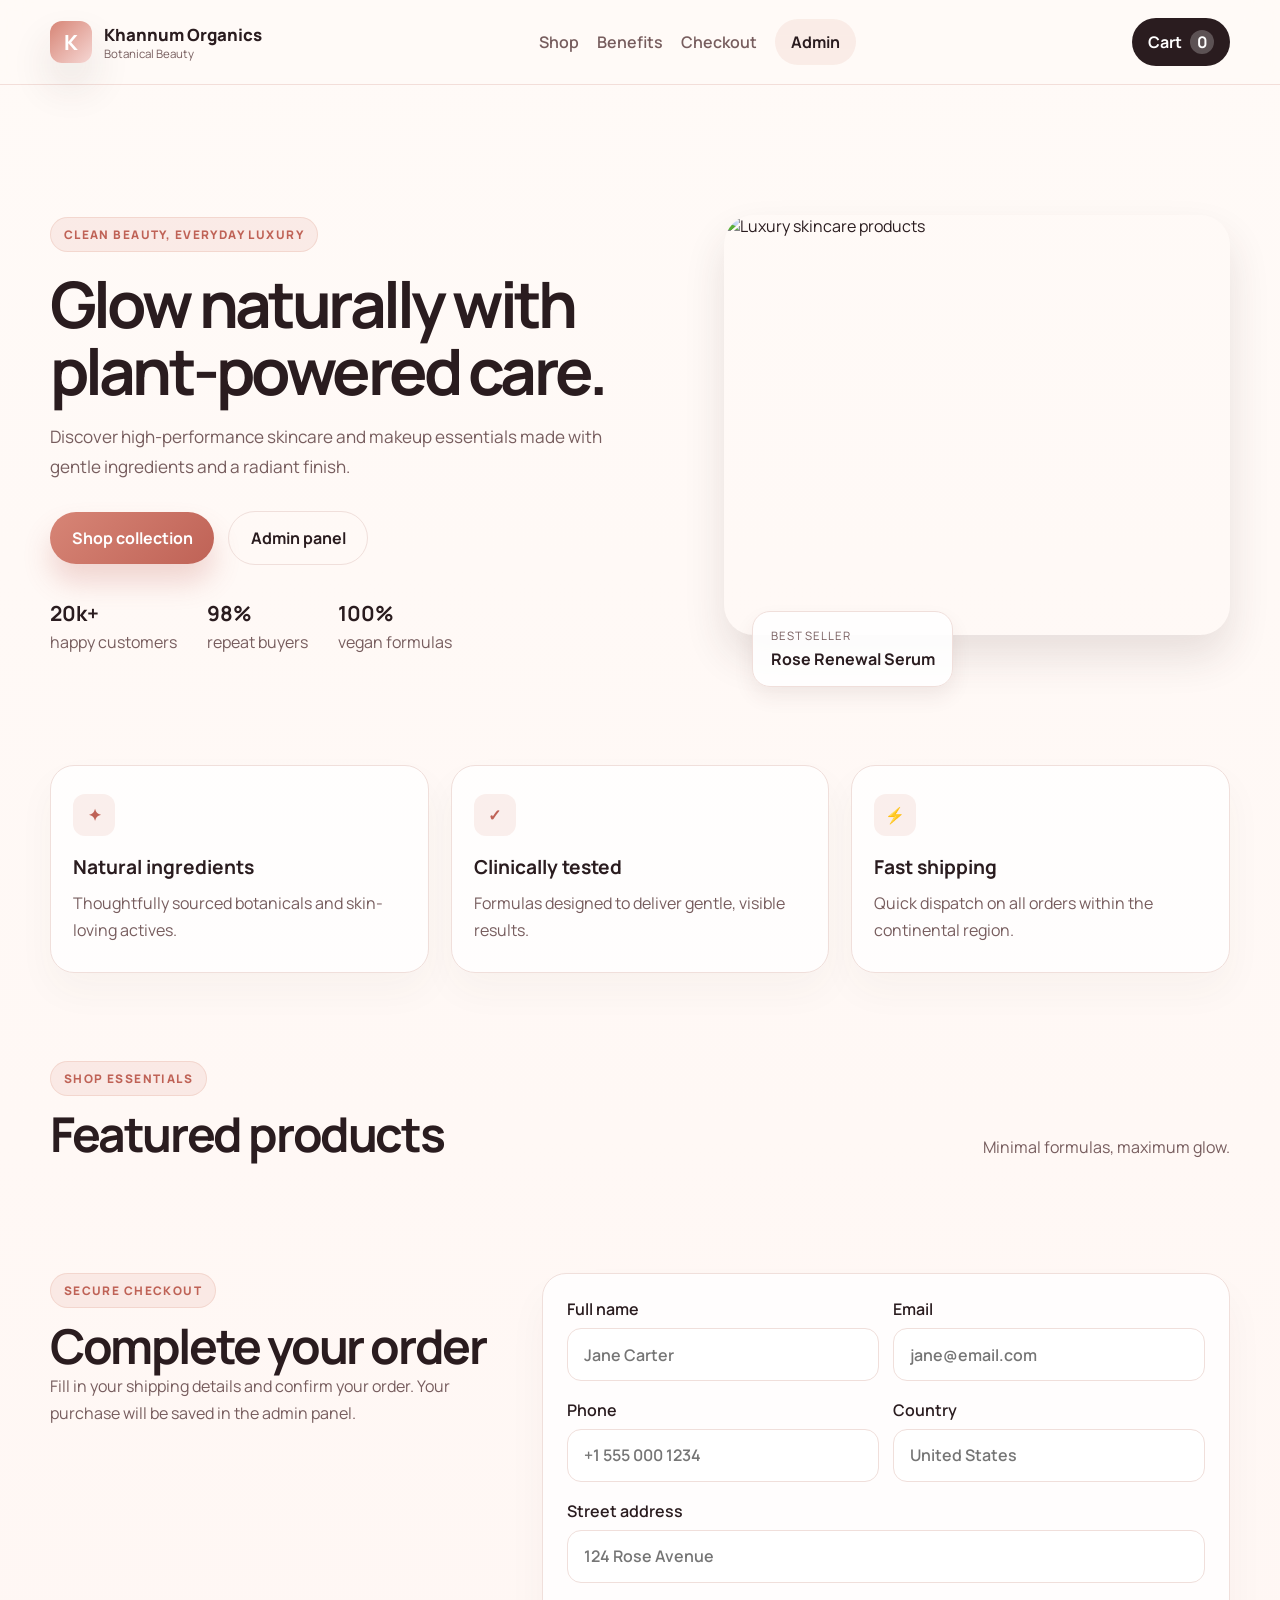
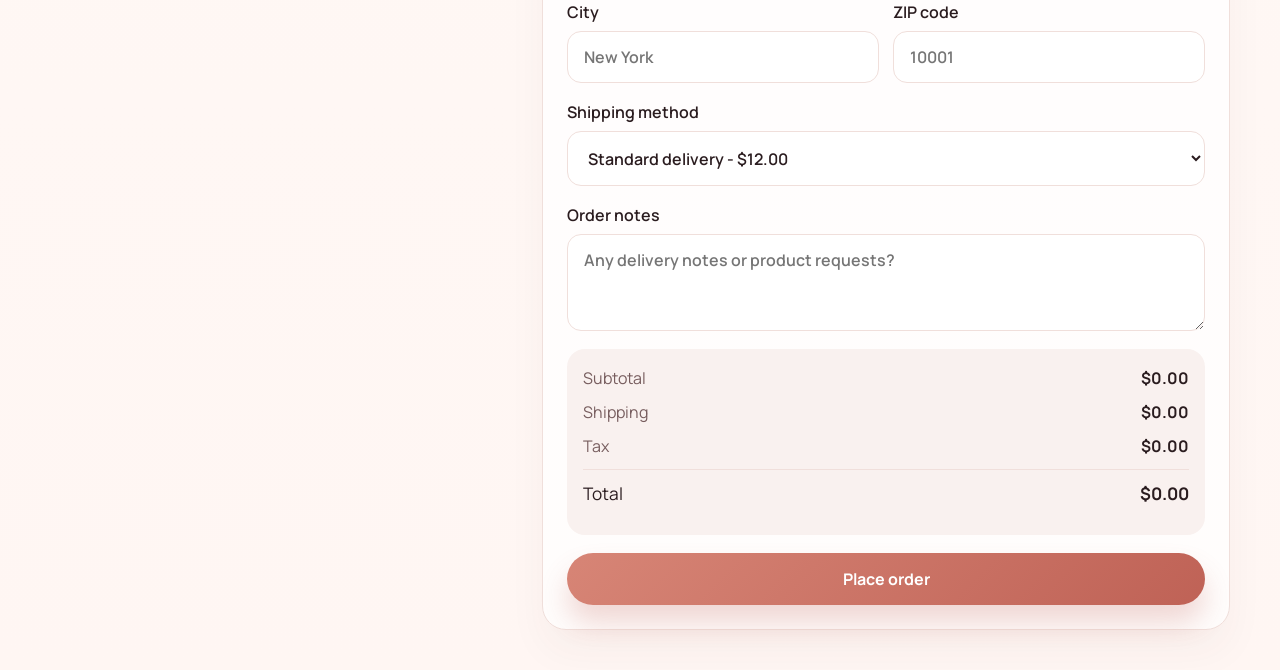
==== index.html @ 66689490 "Add cosmetic e-commerce storefront with cart, checkout, and admin demo." ====
<!DOCTYPE html>
<html lang="en">
  <head>
    <meta charset="UTF-8" />
    <meta name="viewport" content="width=device-width, initial-scale=1.0" />
    <title>Khannum Organics</title>
    <meta
      name="description"
      content="Modern cosmetics store landing page with shopping cart, checkout, and admin dashboard."
    />
    <link rel="preconnect" href="https://fonts.googleapis.com" />
    <link rel="preconnect" href="https://fonts.gstatic.com" crossorigin />
    <link
      href="https://fonts.googleapis.com/css2?family=Manrope:wght@400;500;600;700;800&display=swap"
      rel="stylesheet"
    />
    <link rel="stylesheet" href="styles.css" />
  </head>
  <body>
    <header class="topbar">
      <div class="container nav">
        <div class="brand-wrap">
          <div class="brand-mark">K</div>
          <div>
            <div class="brand-name">Khannum Organics</div>
            <div class="brand-tag">Botanical Beauty</div>
          </div>
        </div>

        <nav class="main-nav" aria-label="Main navigation">
          <a href="#products-section">Shop</a>
          <a href="#benefits">Benefits</a>
          <a href="#checkout-section">Checkout</a>
          <button class="nav-button" id="admin-trigger">Admin</button>
        </nav>

        <button class="cart-button" id="cart-toggle" aria-label="View cart">
          Cart <span id="cart-count">0</span>
        </button>
      </div>
    </header>

    <main>
      <section class="hero container">
        <div class="hero-copy">
          <span class="eyebrow">Clean beauty, everyday luxury</span>
          <h1>Glow naturally with plant-powered care.</h1>
          <p>
            Discover high-performance skincare and makeup essentials made with
            gentle ingredients and a radiant finish.
          </p>
          <div class="hero-actions">
            <a class="primary-btn" href="#products-section">Shop collection</a>
            <button class="secondary-btn" id="open-admin-quick">Admin panel</button>
          </div>
          <ul class="hero-stats">
            <li><strong>20k+</strong><span>happy customers</span></li>
            <li><strong>98%</strong><span>repeat buyers</span></li>
            <li><strong>100%</strong><span>vegan formulas</span></li>
          </ul>
        </div>

        <div class="hero-visual" aria-label="Cosmetic product showcase">
          <div class="visual-card main-card">
            <img
              src="https://images.unsplash.com/photo-1522335789203-aabd1fc54bc9?auto=format&fit=crop&w=900&q=80"
              alt="Luxury skincare products"
            />
          </div>
          <div class="mini-badge">
            <span>Best Seller</span>
            <strong>Rose Renewal Serum</strong>
          </div>
        </div>
      </section>

      <section id="benefits" class="benefits container">
        <div class="benefit-item">
          <span class="benefit-icon">✦</span>
          <h3>Natural ingredients</h3>
          <p>Thoughtfully sourced botanicals and skin-loving actives.</p>
        </div>
        <div class="benefit-item">
          <span class="benefit-icon">✓</span>
          <h3>Clinically tested</h3>
          <p>Formulas designed to deliver gentle, visible results.</p>
        </div>
        <div class="benefit-item">
          <span class="benefit-icon">⚡</span>
          <h3>Fast shipping</h3>
          <p>Quick dispatch on all orders within the continental region.</p>
        </div>
      </section>

      <section id="products-section" class="products container">
        <div class="section-header">
          <div>
            <span class="eyebrow">Shop essentials</span>
            <h2>Featured products</h2>
          </div>
          <p>Minimal formulas, maximum glow.</p>
        </div>

        <div id="product-grid" class="product-grid" aria-live="polite"></div>
      </section>
    </main>

    <aside id="cart-panel" class="cart-panel hidden" aria-label="Shopping cart">
      <div class="cart-header">
        <h3>Your cart</h3>
        <button class="close-button" id="close-cart" aria-label="Close cart">×</button>
      </div>

      <div id="cart-items" class="cart-items"></div>

      <div class="cart-summary">
        <div class="summary-row">
          <span>Subtotal</span>
          <strong id="cart-subtotal">$0.00</strong>
        </div>
        <div class="summary-row">
          <span>Shipping</span>
          <strong id="cart-shipping">$0.00</strong>
        </div>
        <div class="summary-row tax-row">
          <span>Tax</span>
          <strong id="cart-tax">$0.00</strong>
        </div>
        <div class="summary-row total-row">
          <span>Total</span>
          <strong id="cart-total">$0.00</strong>
        </div>
      </div>

      <a class="checkout-link" href="#checkout-section" id="checkout-link">Proceed to checkout</a>
    </aside>

    <section id="checkout-section" class="checkout-section container">
      <div class="checkout-copy">
        <span class="eyebrow">Secure checkout</span>
        <h2>Complete your order</h2>
        <p>
          Fill in your shipping details and confirm your order. Your purchase will be saved in the admin panel.
        </p>
      </div>

      <form id="checkout-form" class="checkout-form">
        <div class="double-grid">
          <label>
            Full name
            <input type="text" name="fullName" placeholder="Jane Carter" required />
          </label>
          <label>
            Email
            <input type="email" name="email" placeholder="jane@email.com" required />
          </label>
        </div>

        <div class="double-grid">
          <label>
            Phone
            <input type="tel" name="phone" placeholder="+1 555 000 1234" required />
          </label>
          <label>
            Country
            <input type="text" name="country" placeholder="United States" required />
          </label>
        </div>

        <label>
          Street address
          <input type="text" name="address" placeholder="124 Rose Avenue" required />
        </label>

        <div class="double-grid">
          <label>
            City
            <input type="text" name="city" placeholder="New York" required />
          </label>
          <label>
            ZIP code
            <input type="text" name="zip" placeholder="10001" required />
          </label>
        </div>

        <label>
          Shipping method
          <select name="shippingMethod" id="shipping-method">
            <option value="standard">Standard delivery - $12.00</option>
            <option value="express">Express delivery - $22.00</option>
          </select>
        </label>

        <label>
          Order notes
          <textarea name="notes" rows="3" placeholder="Any delivery notes or product requests?"></textarea>
        </label>

        <div class="order-summary-box">
          <div class="summary-row">
            <span>Subtotal</span>
            <strong id="checkout-subtotal">$0.00</strong>
          </div>
          <div class="summary-row">
            <span>Shipping</span>
            <strong id="checkout-shipping">$0.00</strong>
          </div>
          <div class="summary-row tax-row">
            <span>Tax</span>
            <strong id="checkout-tax">$0.00</strong>
          </div>
          <div class="summary-row total-row">
            <span>Total</span>
            <strong id="checkout-total">$0.00</strong>
          </div>
        </div>

        <button class="primary-btn submit-btn" type="submit">Place order</button>
      </form>
    </section>

    <div id="admin-modal" class="modal hidden" aria-modal="true" role="dialog">
      <div class="modal-card">
        <button class="close-button modal-close" aria-label="Close admin panel">×</button>

        <div id="admin-login-view" class="admin-view">
          <div class="panel-header">
            <span class="eyebrow">Secure access</span>
            <h3>Admin login</h3>
          </div>

          <form id="admin-login-form" class="admin-form">
            <label>
              Username
              <input type="text" name="username" placeholder="admin" required />
            </label>
            <label>
              Password
              <input type="password" name="password" placeholder="••••••••" required />
            </label>
            <button class="primary-btn" type="submit">Login</button>
            <p class="helper-text">Demo credentials: admin / admin123</p>
          </form>
        </div>

        <div id="admin-dashboard" class="admin-view hidden">
          <div class="panel-header dashboard-header">
            <div>
              <span class="eyebrow">Dashboard</span>
              <h3>Store administration</h3>
            </div>
            <button id="admin-logout" class="secondary-btn small-btn">Logout</button>
          </div>

          <div class="admin-tabs" role="tablist" aria-label="Admin views">
            <button class="tab-button active" data-tab="products" type="button">Products</button>
            <button class="tab-button" data-tab="orders" type="button">Orders</button>
          </div>

          <div id="admin-products-panel" class="admin-section">
            <form id="admin-product-form" class="admin-form compact-form">
              <input type="hidden" name="productId" />
              <div class="double-grid">
                <label>
                  Product name
                  <input type="text" name="productName" placeholder="Rose Glow Serum" required />
                </label>
                <label>
                  Category
                  <input type="text" name="productCategory" placeholder="Skincare" required />
                </label>
              </div>

              <div class="double-grid">
                <label>
                  Price ($)
                  <input type="number" name="productPrice" min="1" step="0.01" placeholder="48.00" required />
                </label>
                <label>
                  Stock count
                  <input type="number" name="productStock" min="0" step="1" placeholder="25" required />
                </label>
              </div>

              <label>
                Image URL
                <input type="url" name="productImage" placeholder="https://example.com/product.jpg" required />
              </label>

              <label>
                Description
                <textarea name="productDescription" rows="3" placeholder="Short product description" required></textarea>
              </label>

              <div class="form-actions">
                <button class="primary-btn" type="submit" id="product-submit-button">Add product</button>
                <button class="secondary-btn small-btn" type="button" id="cancel-product-edit">Cancel</button>
              </div>
            </form>

            <div class="admin-list-wrap">
              <h4>Catalog</h4>
              <div id="admin-product-list" class="admin-list"></div>
            </div>
          </div>

          <div id="admin-orders-panel" class="admin-section hidden">
            <div class="admin-list-wrap">
              <h4>Customer orders</h4>
              <div id="admin-order-list" class="admin-list"></div>
            </div>
          </div>
        </div>
      </div>
    </div>

    <script src="app.js"></script>
  </body>
</html>
---- styles.css ----
* {
  box-sizing: border-box;
}

:root {
  --bg: #fffaf7;
  --panel: #ffffff;
  --panel-soft: #f9f1ef;
  --primary: #d78576;
  --primary-dark: #bf6256;
  --dark: #2a1c1f;
  --muted: #775d5e;
  --line: #f0dfdb;
  --success: #2d8a5f;
  --shadow: 0 22px 42px rgba(66, 40, 38, 0.12);
}

html {
  scroll-behavior: smooth;
}

body {
  margin: 0;
  font-family: "Manrope", sans-serif;
  background: linear-gradient(180deg, #fffaf7 0%, #fff6f3 100%);
  color: var(--dark);
}

a {
  color: inherit;
  text-decoration: none;
}

button,
input,
select,
textarea {
  font: inherit;
}

img {
  max-width: 100%;
  display: block;
}

.container {
  width: min(1180px, calc(100% - 32px));
  margin: 0 auto;
}

.topbar {
  position: sticky;
  top: 0;
  z-index: 20;
  backdrop-filter: blur(16px);
  background: rgba(255, 250, 247, 0.8);
  border-bottom: 1px solid rgba(220, 169, 161, 0.35);
}

.nav {
  display: flex;
  align-items: center;
  justify-content: space-between;
  min-height: 84px;
  gap: 20px;
}

.brand-wrap {
  display: flex;
  align-items: center;
  gap: 12px;
}

.brand-mark {
  width: 42px;
  height: 42px;
  border-radius: 12px;
  background: linear-gradient(135deg, #d78576, #f6d7d4);
  display: grid;
  place-items: center;
  color: #fff;
  font-weight: 800;
  font-size: 1.3rem;
  box-shadow: var(--shadow);
}

.brand-name {
  font-weight: 800;
  font-size: 1.05rem;
}

.brand-tag {
  font-size: 0.72rem;
  color: var(--muted);
}

.main-nav {
  display: flex;
  align-items: center;
  gap: 18px;
  color: var(--muted);
  font-weight: 600;
}

.main-nav a,
.nav-button,
.cart-button,
.secondary-btn,
.primary-btn,
.tab-button,
.close-button {
  transition: 0.2s ease;
}

.nav-button,
.cart-button,
.primary-btn,
.secondary-btn,
.tab-button,
.checkout-link {
  border: none;
  cursor: pointer;
  border-radius: 999px;
}

.nav-button,
.cart-button {
  background: rgba(215, 133, 118, 0.12);
  color: var(--dark);
  padding: 0.75rem 1rem;
  font-weight: 700;
}

.cart-button {
  display: flex;
  align-items: center;
  gap: 8px;
  background: var(--dark);
  color: white;
}

#cart-count {
  min-width: 24px;
  height: 24px;
  border-radius: 999px;
  display: inline-flex;
  align-items: center;
  justify-content: center;
  background: rgba(255, 255, 255, 0.24);
}

.hero {
  display: grid;
  grid-template-columns: 1.1fr 0.9fr;
  gap: 56px;
  align-items: center;
  padding: 80px 0 40px;
}

.eyebrow {
  display: inline-block;
  background: rgba(215, 133, 118, 0.12);
  border: 1px solid rgba(215, 133, 118, 0.2);
  color: var(--primary-dark);
  font-size: 0.74rem;
  letter-spacing: 0.12em;
  text-transform: uppercase;
  font-weight: 800;
  padding: 0.5rem 0.8rem;
  border-radius: 999px;
}

.hero-copy h1 {
  font-size: clamp(2.8rem, 5vw, 4.8rem);
  line-height: 1.05;
  letter-spacing: -0.06em;
  margin: 18px 0 18px;
}

.hero-copy p {
  font-size: 1.07rem;
  line-height: 1.7;
  color: var(--muted);
  max-width: 580px;
}

.hero-actions {
  display: flex;
  align-items: center;
  gap: 14px;
  margin-top: 30px;
}

.primary-btn,
.secondary-btn,
.checkout-link {
  display: inline-flex;
  align-items: center;
  justify-content: center;
  font-weight: 700;
  padding: 0.95rem 1.35rem;
  min-height: 52px;
}

.primary-btn {
  background: linear-gradient(135deg, var(--primary), var(--primary-dark));
  color: white;
  box-shadow: 0 18px 28px rgba(191, 98, 86, 0.24);
}

.primary-btn:hover,
.cart-button:hover,
.nav-button:hover,
.secondary-btn:hover,
.tab-button:hover,
.checkout-link:hover {
  transform: translateY(-1px);
}

.secondary-btn {
  background: transparent;
  border: 1px solid var(--line);
  color: var(--dark);
}

.small-btn {
  min-height: unset;
  padding: 0.58rem 0.9rem;
  font-size: 0.9rem;
}

.hero-stats {
  list-style: none;
  padding: 0;
  margin: 34px 0 0;
  display: flex;
  flex-wrap: wrap;
  gap: 30px;
}

.hero-stats li {
  display: flex;
  flex-direction: column;
  gap: 4px;
  color: var(--muted);
}

.hero-stats strong {
  color: var(--dark);
  font-size: 1.3rem;
}

.hero-visual {
  position: relative;
  min-height: 540px;
}

.visual-card {
  position: absolute;
  overflow: hidden;
  border-radius: 30px;
  box-shadow: var(--shadow);
}

.main-card {
  right: 0;
  top: 50px;
  width: min(100%, 510px);
  height: 420px;
}

.main-card img {
  width: 100%;
  height: 100%;
  object-fit: cover;
}

.mini-badge {
  position: absolute;
  left: 28px;
  bottom: 18px;
  background: rgba(255, 255, 255, 0.9);
  border: 1px solid var(--line);
  border-radius: 18px;
  padding: 1rem 1.1rem;
  box-shadow: 0 10px 20px rgba(83, 56, 53, 0.08);
}

.mini-badge span {
  display: block;
  color: var(--muted);
  font-size: 0.72rem;
  text-transform: uppercase;
  letter-spacing: 0.08em;
  margin-bottom: 0.3rem;
}

.benefits {
  display: grid;
  grid-template-columns: repeat(3, minmax(0, 1fr));
  gap: 22px;
  padding: 20px 0 40px;
}

.benefit-item {
  background: rgba(255, 255, 255, 0.8);
  border: 1px solid var(--line);
  border-radius: 24px;
  padding: 28px 22px;
  box-shadow: 0 18px 38px rgba(88, 64, 61, 0.04);
}

.benefit-icon {
  display: inline-flex;
  width: 42px;
  height: 42px;
  border-radius: 12px;
  background: rgba(215, 133, 118, 0.12);
  color: var(--primary-dark);
  align-items: center;
  justify-content: center;
  font-weight: 800;
}

.benefit-item h3 {
  margin: 18px 0 10px;
  font-size: 1.2rem;
}

.benefit-item p {
  margin: 0;
  line-height: 1.7;
  color: var(--muted);
}

.products,
.checkout-section {
  padding: 48px 0 40px;
}

.section-header {
  display: flex;
  justify-content: space-between;
  align-items: end;
  gap: 16px;
  margin-bottom: 24px;
}

.section-header h2,
.checkout-copy h2,
.panel-header h3 {
  margin: 12px 0 0;
  font-size: clamp(2rem, 4vw, 3rem);
  line-height: 1.1;
  letter-spacing: -0.05em;
}

.section-header p,
.checkout-copy p,
.helper-text {
  color: var(--muted);
  margin: 0;
  line-height: 1.7;
}

.product-grid {
  display: grid;
  grid-template-columns: repeat(4, minmax(0, 1fr));
  gap: 22px;
}

.product-card {
  background: rgba(255, 255, 255, 0.8);
  border: 1px solid var(--line);
  border-radius: 24px;
  overflow: hidden;
  box-shadow: 0 18px 38px rgba(88, 64, 61, 0.04);
}

.product-card img {
  width: 100%;
  height: 250px;
  object-fit: cover;
}

.product-body {
  padding: 18px 18px 20px;
}

.product-topline {
  display: flex;
  justify-content: space-between;
  align-items: start;
  gap: 10px;
}

.product-category {
  display: inline-flex;
  background: #fff2ed;
  color: var(--primary-dark);
  padding: 0.35rem 0.6rem;
  border-radius: 999px;
  font-size: 0.7rem;
  font-weight: 700;
  letter-spacing: 0.03em;
}

.product-name {
  margin: 12px 0 8px;
  font-size: 1.3rem;
}

.product-description {
  margin: 0 0 14px;
  font-size: 0.95rem;
  color: var(--muted);
  line-height: 1.6;
}

.product-meta {
  display: flex;
  justify-content: space-between;
  align-items: center;
  margin-top: 12px;
}

.product-price {
  font-size: 1.4rem;
  font-weight: 800;
}

.product-stock {
  color: var(--muted);
  font-size: 0.82rem;
}

.product-actions {
  display: flex;
  justify-content: space-between;
  align-items: center;
  margin-top: 18px;
  gap: 10px;
}

.product-actions button {
  flex: 1;
}

.cart-panel {
  position: fixed;
  top: 0;
  right: 0;
  width: min(390px, 100vw);
  height: 100vh;
  background: #fff;
  box-shadow: -18px 0 40px rgba(36, 24, 24, 0.15);
  padding: 24px 18px 18px;
  overflow-y: auto;
  z-index: 40;
}

.cart-panel.hidden,
.modal.hidden,
.admin-view.hidden,
.admin-section.hidden {
  display: none !important;
}

.cart-header {
  display: flex;
  align-items: center;
  justify-content: space-between;
  margin-bottom: 20px;
}

.cart-header h3 {
  margin: 0;
  font-size: 1.8rem;
}

.close-button {
  border: none;
  background: rgba(215, 133, 118, 0.12);
  color: var(--dark);
  width: 40px;
  height: 40px;
  border-radius: 50%;
  font-size: 1.7rem;
  cursor: pointer;
}

.cart-items {
  display: flex;
  flex-direction: column;
  gap: 14px;
}

.empty-cart {
  color: var(--muted);
  background: var(--panel-soft);
  border-radius: 20px;
  padding: 1.1rem;
  text-align: center;
  border: 1px dashed rgba(215, 133, 118, 0.4);
}

.cart-item {
  display: grid;
  grid-template-columns: 72px 1fr auto;
  gap: 12px;
  background: #fffaf9;
  border: 1px solid var(--line);
  border-radius: 18px;
  padding: 10px;
}

.cart-item img {
  width: 72px;
  height: 72px;
  object-fit: cover;
  border-radius: 14px;
}

.item-details h4 {
  margin: 0;
  font-size: 1rem;
}

.item-price {
  color: var(--muted);
  font-size: 0.85rem;
  margin-top: 4px;
}

.qty-wrap {
  display: flex;
  align-items: center;
  gap: 10px;
  margin-top: 10px;
}

.qty-btn {
  width: 28px;
  height: 28px;
  border-radius: 50%;
  border: 1px solid var(--line);
  background: white;
  cursor: pointer;
  font-weight: 700;
}

.qty-value {
  min-width: 22px;
  text-align: center;
  font-weight: 700;
}

.remove-item {
  background: transparent;
  border: none;
  color: var(--muted);
  cursor: pointer;
  font-weight: 700;
  padding: 0;
  justify-self: end;
  align-self: center;
}

.cart-summary {
  margin-top: 28px;
  border-top: 1px solid var(--line);
  padding-top: 16px;
}

.summary-row {
  display: flex;
  align-items: center;
  justify-content: space-between;
  gap: 12px;
  margin-bottom: 12px;
  color: var(--muted);
}

.summary-row strong {
  color: var(--dark);
}

.total-row {
  padding-top: 12px;
  border-top: 1px solid var(--line);
  color: var(--dark);
  font-size: 1.08rem;
}

.checkout-link {
  width: 100%;
  margin-top: 18px;
  background: var(--dark);
  color: white;
}

.checkout-section {
  display: grid;
  grid-template-columns: 0.8fr 1.2fr;
  gap: 34px;
  align-items: start;
}

.checkout-form,
.admin-form {
  display: flex;
  flex-direction: column;
  gap: 18px;
}

.checkout-form {
  background: rgba(255, 255, 255, 0.8);
  border: 1px solid var(--line);
  border-radius: 24px;
  padding: 24px;
  box-shadow: 0 22px 40px rgba(77, 47, 43, 0.04);
}

.double-grid {
  display: grid;
  grid-template-columns: repeat(2, minmax(0, 1fr));
  gap: 14px;
}

label {
  display: flex;
  flex-direction: column;
  gap: 8px;
  color: var(--dark);
  font-weight: 600;
}

input,
select,
textarea {
  width: 100%;
  border: 1px solid var(--line);
  border-radius: 14px;
  background: white;
  padding: 0.9rem 1rem;
  color: var(--dark);
}

input:focus,
select:focus,
textarea:focus {
  outline: 2px solid rgba(215, 133, 118, 0.2);
  border-color: rgba(215, 133, 118, 0.5);
}

.order-summary-box {
  background: var(--panel-soft);
  border-radius: 18px;
  padding: 18px 16px;
}

.submit-btn {
  width: 100%;
}

.modal {
  position: fixed;
  inset: 0;
  background: rgba(33, 17, 17, 0.5);
  display: grid;
  place-items: center;
  z-index: 100;
  padding: 18px;
}

.modal-card {
  position: relative;
  width: min(920px, 100%);
  background: #fff;
  border-radius: 28px;
  padding: 26px 24px 30px;
  box-shadow: var(--shadow);
}

.modal-close {
  position: absolute;
  top: 18px;
  right: 18px;
}

.panel-header {
  margin-bottom: 22px;
}

.admin-form {
  max-width: 720px;
}

.compact-form {
  margin-bottom: 20px;
}

.form-actions {
  display: flex;
  gap: 12px;
  align-items: center;
}

.admin-tabs {
  display: flex;
  gap: 10px;
  margin: 20px 0 22px;
}

.tab-button {
  background: rgba(215, 133, 118, 0.08);
  border: 1px solid var(--line);
  color: var(--dark);
  font-weight: 700;
  padding: 0.75rem 1rem;
}

.tab-button.active {
  background: var(--dark);
  border-color: var(--dark);
  color: white;
}

.admin-list-wrap {
  border-top: 1px solid var(--line);
  padding-top: 18px;
}

.admin-list-wrap h4 {
  margin: 0 0 14px;
  font-size: 1.2rem;
}

.admin-list {
  display: flex;
  flex-direction: column;
  gap: 12px;
}

.admin-card {
  background: #fff9f7;
  border: 1px solid var(--line);
  border-radius: 16px;
  padding: 16px;
  display: grid;
  grid-template-columns: 1fr auto;
  gap: 12px;
}

.admin-card img {
  width: 74px;
  height: 74px;
  object-fit: cover;
  border-radius: 12px;
}

.admin-card-main {
  display: flex;
  gap: 12px;
  align-items: start;
}

.admin-card-info h5 {
  margin: 0 0 8px;
  font-size: 1.05rem;
}

.admin-card-actions {
  display: flex;
  flex-direction: column;
  align-items: end;
  gap: 8px;
}

.admin-card-actions button {
  border: none;
  background: transparent;
  cursor: pointer;
  font-weight: 700;
  color: var(--muted);
}

.admin-card-actions .delete-btn {
  color: #b24f4f;
}

.order-card {
  background: #fff9f7;
  border: 1px solid var(--line);
  border-radius: 16px;
  padding: 16px;
  display: flex;
  flex-direction: column;
  gap: 10px;
}

.order-card-header {
  display: flex;
  justify-content: space-between;
  align-items: center;
  gap: 12px;
}

.order-badge {
  display: inline-flex;
  align-items: center;
  padding: 0.38rem 0.7rem;
  border-radius: 999px;
  background: rgba(45, 138, 95, 0.1);
  color: var(--success);
  font-weight: 700;
  font-size: 0.72rem;
  text-transform: uppercase;
  letter-spacing: 0.06em;
}

.order-items {
  margin: 0;
  padding-left: 18px;
  color: var(--muted);
  line-height: 1.7;
}

.order-text {
  margin: 0;
  color: var(--muted);
  line-height: 1.6;
}

.order-select {
  margin-top: 8px;
}

@media (max-width: 980px) {
  .hero,
  .checkout-section,
  .product-grid,
  .benefits {
    grid-template-columns: 1fr 1fr;
  }

  .hero {
    grid-template-columns: 1fr;
  }

  .product-grid {
    grid-template-columns: repeat(2, minmax(0, 1fr));
  }
}

@media (max-width: 760px) {
  .nav {
    flex-wrap: wrap;
    justify-content: center;
    padding: 12px 0;
  }

  .main-nav {
    order: 3;
    width: 100%;
    justify-content: center;
    flex-wrap: wrap;
  }

  .benefits,
  .product-grid,
  .double-grid,
  .checkout-section,
  .admin-card {
    grid-template-columns: 1fr;
  }

  .section-header {
    flex-direction: column;
    align-items: start;
  }

  .main-card {
    position: static;
    width: 100%;
    height: 330px;
  }

  .hero-visual {
    min-height: unset;
  }

  .mini-badge {
    position: static;
    margin-top: 12px;
    display: inline-block;
  }

  .cart-item {
    grid-template-columns: 60px 1fr;
  }

  .remove-item {
    grid-column: 2;
    justify-self: start;
  }
}
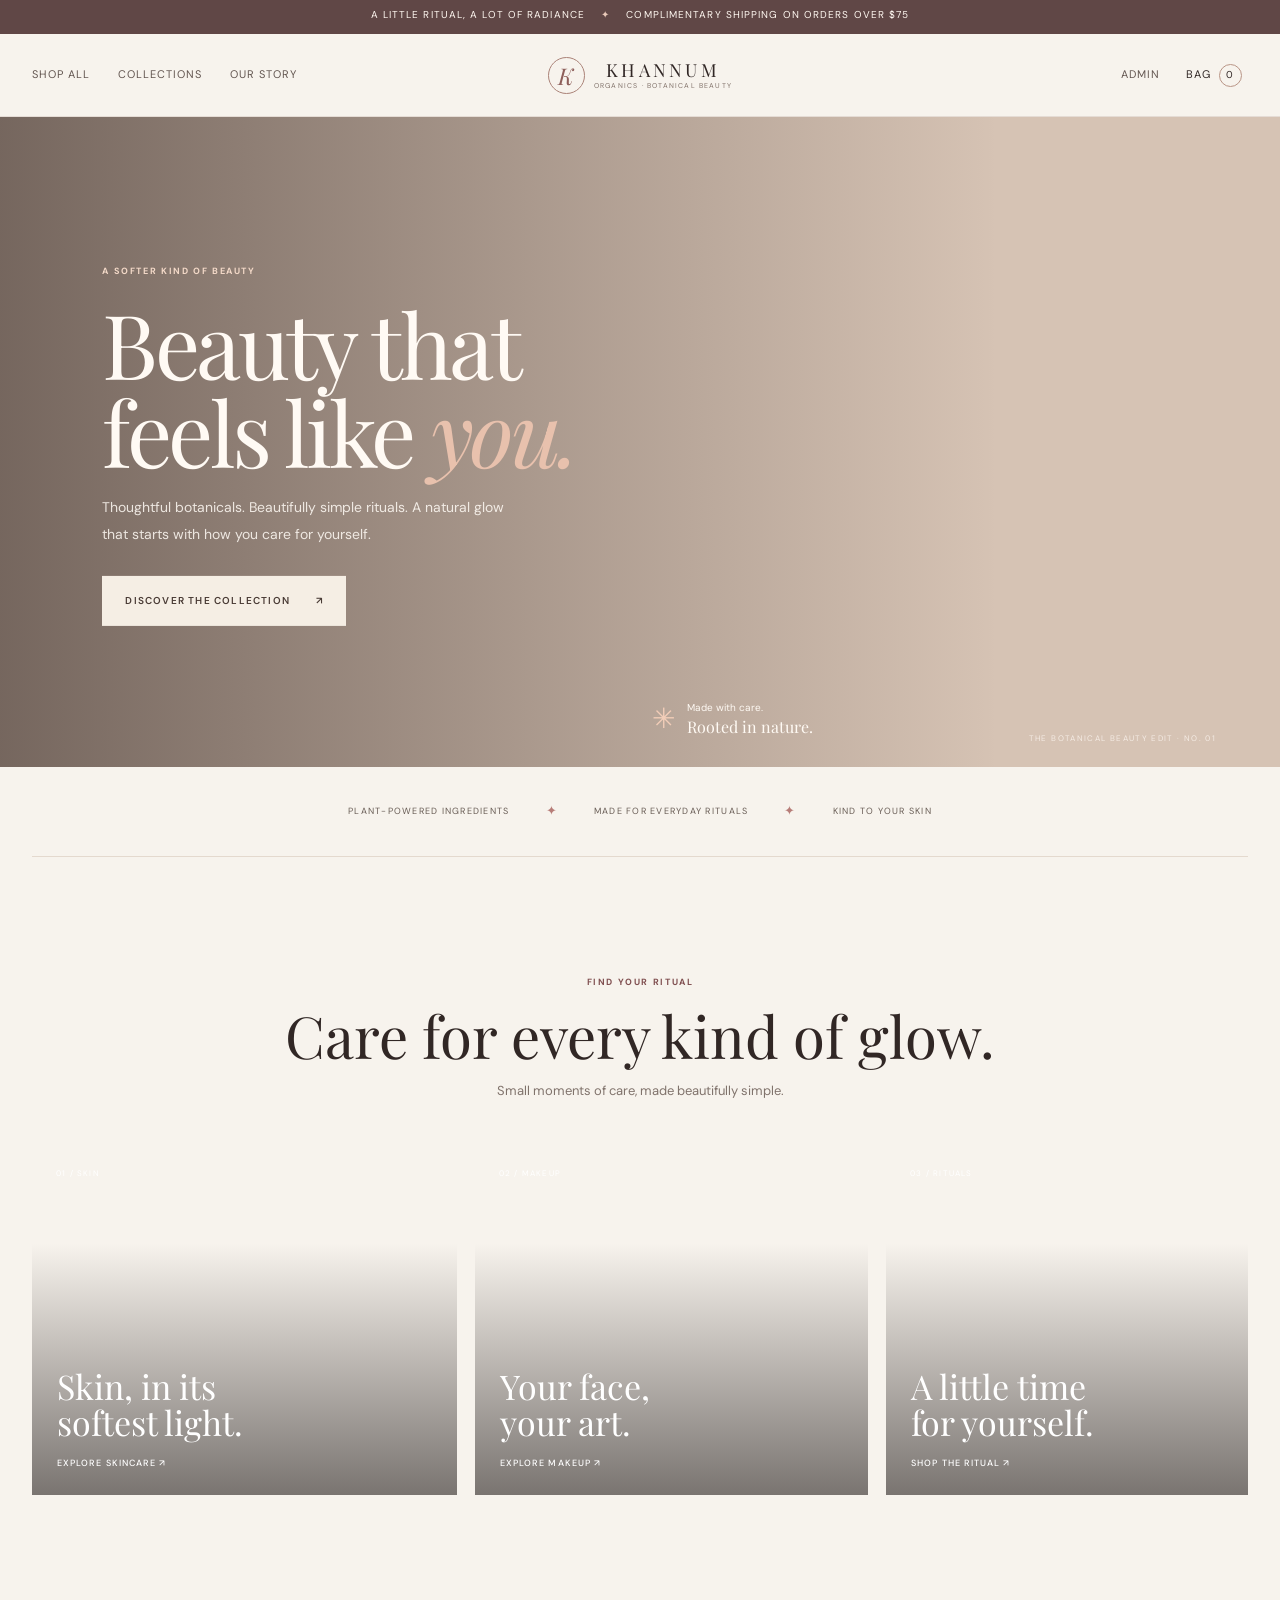
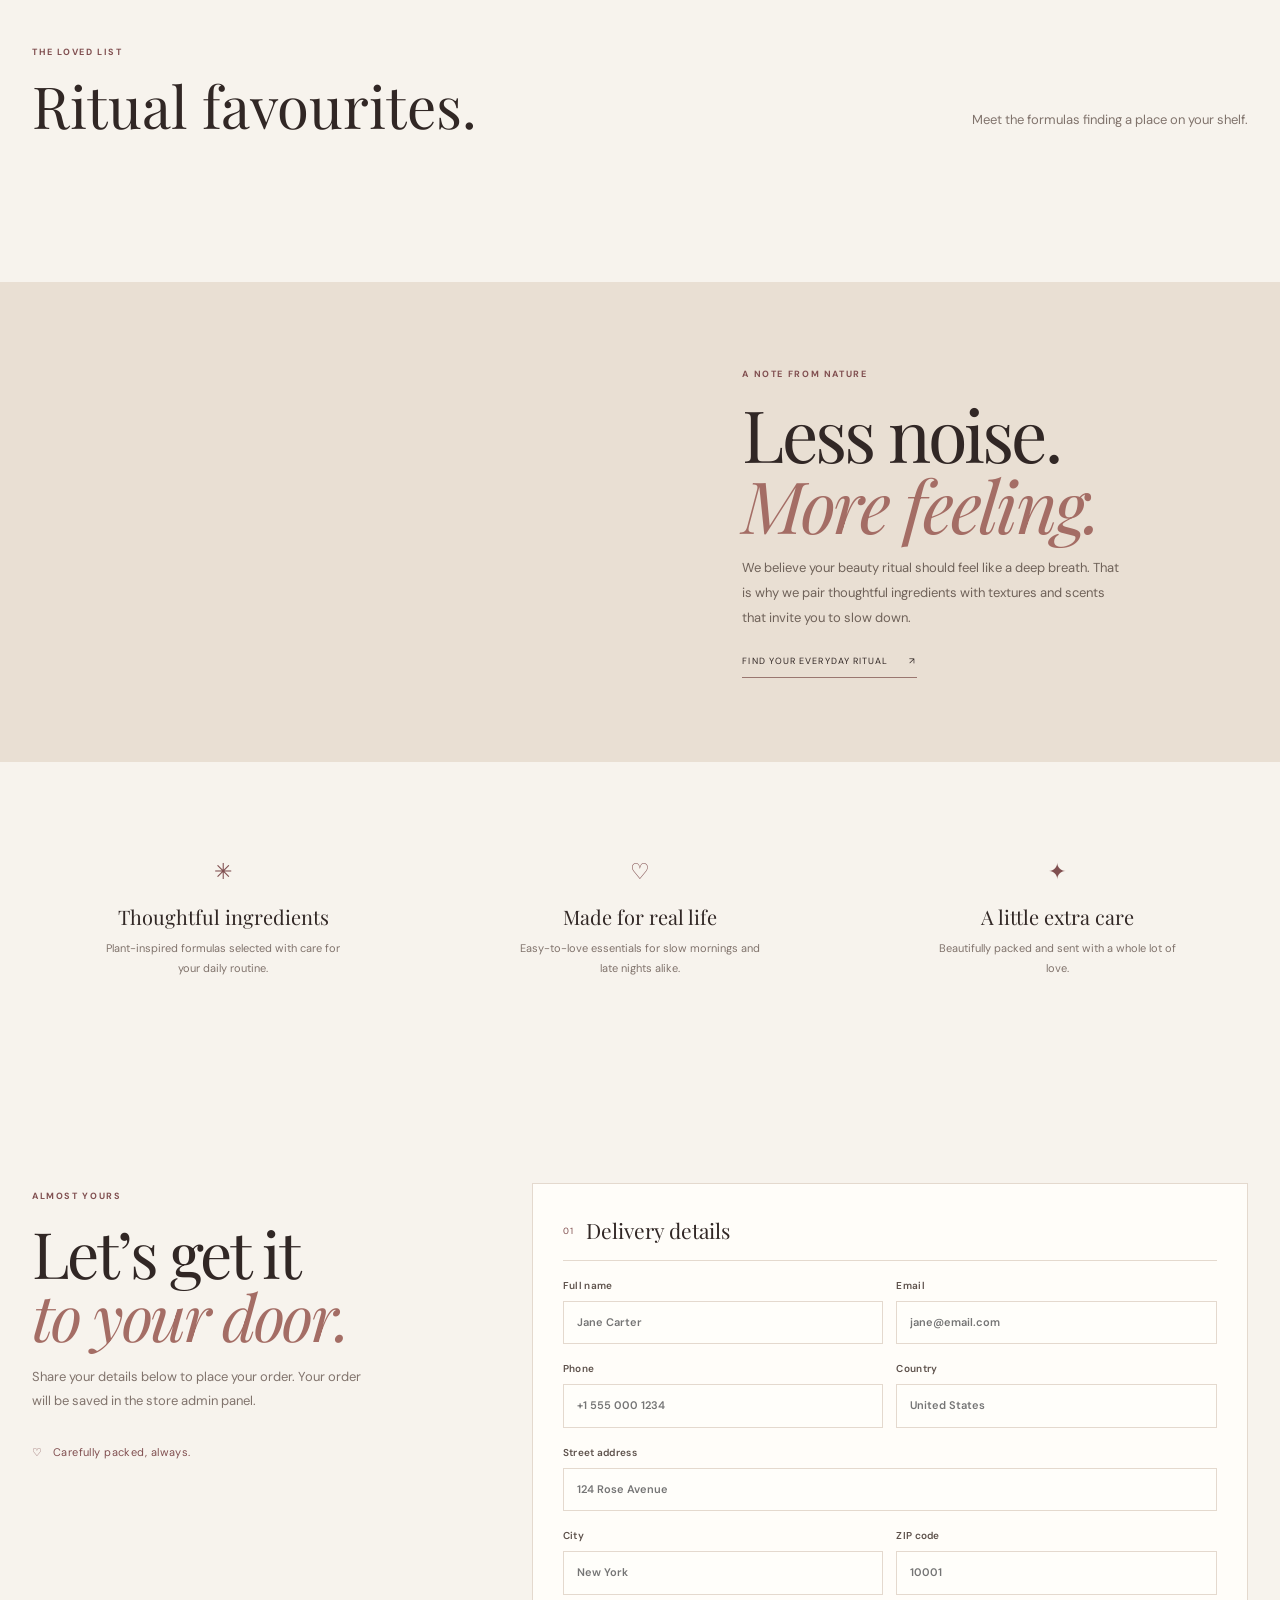
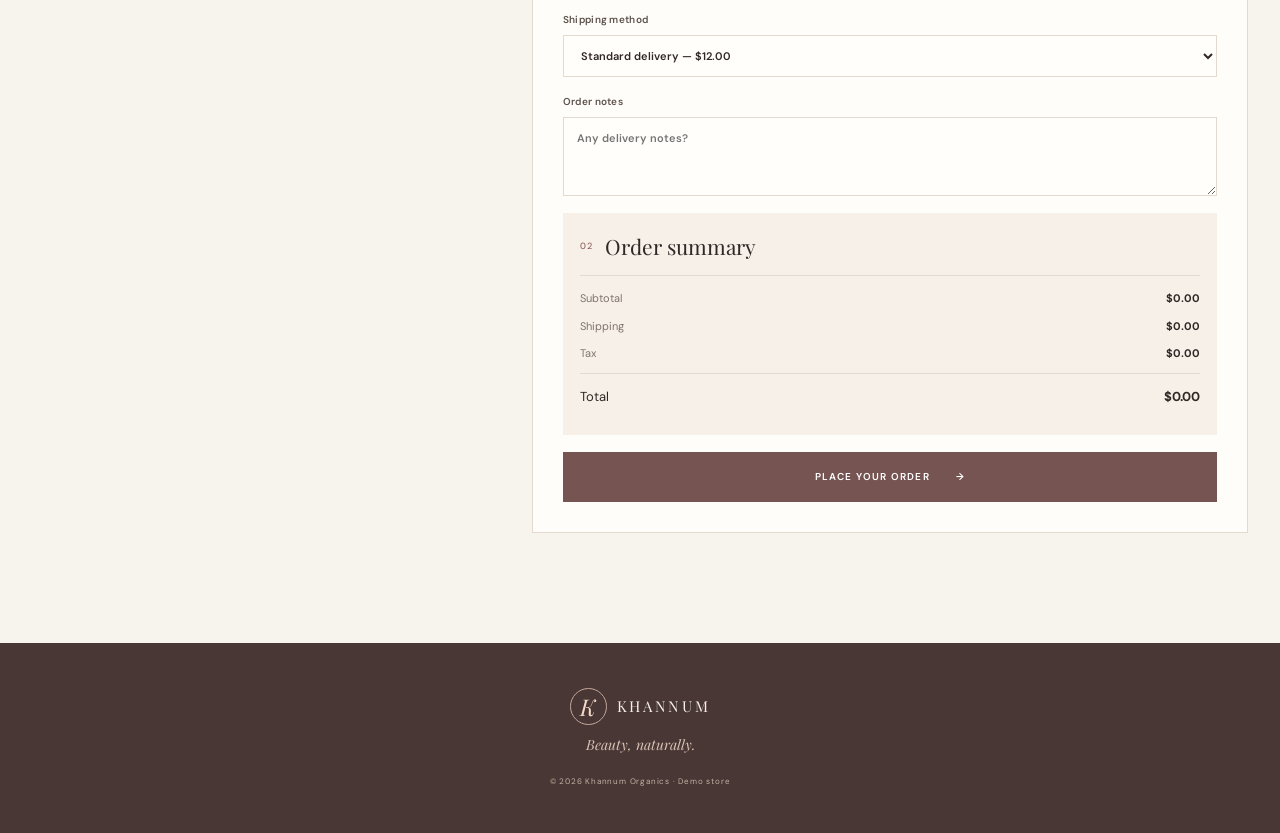
==== commit 51fe60b6: "Refresh Khannum storefront with a premium editorial beauty design" ====
--- a/index.html
+++ b/index.html
@@ -3,317 +3,123 @@
   <head>
     <meta charset="UTF-8" />
     <meta name="viewport" content="width=device-width, initial-scale=1.0" />
-    <title>Khannum Organics</title>
-    <meta
-      name="description"
-      content="Modern cosmetics store landing page with shopping cart, checkout, and admin dashboard."
-    />
+    <meta name="theme-color" content="#f6f0e9" />
+    <title>Khannum Organics — Beauty, Naturally</title>
+    <meta name="description" content="Discover botanical skincare and makeup essentials from Khannum Organics." />
     <link rel="preconnect" href="https://fonts.googleapis.com" />
     <link rel="preconnect" href="https://fonts.gstatic.com" crossorigin />
-    <link
-      href="https://fonts.googleapis.com/css2?family=Manrope:wght@400;500;600;700;800&display=swap"
-      rel="stylesheet"
-    />
+    <link href="https://fonts.googleapis.com/css2?family=DM+Sans:wght@400;500;600;700&family=Playfair+Display:wght@400;500;600&display=swap" rel="stylesheet" />
     <link rel="stylesheet" href="styles.css" />
   </head>
   <body>
+    <div class="announcement">A little ritual, a lot of radiance <span>✦</span> Complimentary shipping on orders over $75</div>
     <header class="topbar">
       <div class="container nav">
-        <div class="brand-wrap">
-          <div class="brand-mark">K</div>
-          <div>
-            <div class="brand-name">Khannum Organics</div>
-            <div class="brand-tag">Botanical Beauty</div>
-          </div>
+        <button class="mobile-menu" aria-label="Open menu">☰</button>
+        <nav class="main-nav" aria-label="Main navigation">
+          <a href="#products-section">Shop all</a>
+          <a href="#collections">Collections</a>
+          <a href="#our-story">Our story</a>
+        </nav>
+        <a class="brand-wrap" href="#top" aria-label="Khannum Organics home">
+          <span class="brand-mark">K</span>
+          <span class="brand-lockup"><span class="brand-name">KHANNUM</span><span class="brand-tag">ORGANICS · BOTANICAL BEAUTY</span></span>
+        </a>
+        <div class="nav-actions">
+          <button class="nav-button admin-link" id="admin-trigger">Admin</button>
+          <button class="cart-button" id="cart-toggle" aria-label="View shopping bag">Bag <span id="cart-count">0</span></button>
         </div>
-
-        <nav class="main-nav" aria-label="Main navigation">
-          <a href="#products-section">Shop</a>
-          <a href="#benefits">Benefits</a>
-          <a href="#checkout-section">Checkout</a>
-          <button class="nav-button" id="admin-trigger">Admin</button>
-        </nav>
-
-        <button class="cart-button" id="cart-toggle" aria-label="View cart">
-          Cart <span id="cart-count">0</span>
-        </button>
       </div>
     </header>
 
-    <main>
-      <section class="hero container">
+    <main id="top">
+      <section class="hero">
+        <div class="hero-image" role="img" aria-label="Botanical beauty products in warm sunlight"></div>
         <div class="hero-copy">
-          <span class="eyebrow">Clean beauty, everyday luxury</span>
-          <h1>Glow naturally with plant-powered care.</h1>
-          <p>
-            Discover high-performance skincare and makeup essentials made with
-            gentle ingredients and a radiant finish.
-          </p>
-          <div class="hero-actions">
-            <a class="primary-btn" href="#products-section">Shop collection</a>
-            <button class="secondary-btn" id="open-admin-quick">Admin panel</button>
-          </div>
-          <ul class="hero-stats">
-            <li><strong>20k+</strong><span>happy customers</span></li>
-            <li><strong>98%</strong><span>repeat buyers</span></li>
-            <li><strong>100%</strong><span>vegan formulas</span></li>
-          </ul>
+          <span class="eyebrow">A softer kind of beauty</span>
+          <h1>Beauty that<br />feels like <em>you.</em></h1>
+          <p>Thoughtful botanicals. Beautifully simple rituals. A natural glow that starts with how you care for yourself.</p>
+          <a class="primary-btn" href="#products-section">Discover the collection <span>↗</span></a>
+          <div class="hero-note"><span class="note-star">✳</span><span>Made with care.<br /><strong>Rooted in nature.</strong></span></div>
         </div>
-
-        <div class="hero-visual" aria-label="Cosmetic product showcase">
-          <div class="visual-card main-card">
-            <img
-              src="https://images.unsplash.com/photo-1522335789203-aabd1fc54bc9?auto=format&fit=crop&w=900&q=80"
-              alt="Luxury skincare products"
-            />
-          </div>
-          <div class="mini-badge">
-            <span>Best Seller</span>
-            <strong>Rose Renewal Serum</strong>
-          </div>
-        </div>
+        <div class="hero-caption">THE BOTANICAL BEAUTY EDIT · NO. 01</div>
       </section>
 
-      <section id="benefits" class="benefits container">
-        <div class="benefit-item">
-          <span class="benefit-icon">✦</span>
-          <h3>Natural ingredients</h3>
-          <p>Thoughtfully sourced botanicals and skin-loving actives.</p>
+      <section class="trust-bar container" aria-label="Our promises">
+        <span>Plant-powered ingredients</span><i>✦</i><span>Made for everyday rituals</span><i>✦</i><span>Kind to your skin</span>
+      </section>
+
+      <section id="collections" class="collections container">
+        <div class="section-heading centered">
+          <span class="eyebrow">Find your ritual</span>
+          <h2>Care for every kind of glow.</h2>
+          <p>Small moments of care, made beautifully simple.</p>
         </div>
-        <div class="benefit-item">
-          <span class="benefit-icon">✓</span>
-          <h3>Clinically tested</h3>
-          <p>Formulas designed to deliver gentle, visible results.</p>
-        </div>
-        <div class="benefit-item">
-          <span class="benefit-icon">⚡</span>
-          <h3>Fast shipping</h3>
-          <p>Quick dispatch on all orders within the continental region.</p>
+        <div class="collection-grid">
+          <a class="collection-card collection-skin" href="#products-section"><span>01 / SKIN</span><strong>Skin, in its<br />softest light.</strong><b>Explore skincare ↗</b></a>
+          <a class="collection-card collection-makeup" href="#products-section"><span>02 / MAKEUP</span><strong>Your face,<br />your art.</strong><b>Explore makeup ↗</b></a>
+          <a class="collection-card collection-ritual" href="#products-section"><span>03 / RITUALS</span><strong>A little time<br />for yourself.</strong><b>Shop the ritual ↗</b></a>
         </div>
       </section>
 
       <section id="products-section" class="products container">
-        <div class="section-header">
-          <div>
-            <span class="eyebrow">Shop essentials</span>
-            <h2>Featured products</h2>
-          </div>
-          <p>Minimal formulas, maximum glow.</p>
+        <div class="section-heading product-heading">
+          <div><span class="eyebrow">The loved list</span><h2>Ritual favourites.</h2></div>
+          <p>Meet the formulas finding a place on your shelf.</p>
         </div>
+        <div id="product-grid" class="product-grid" aria-live="polite"></div>
+      </section>
 
-        <div id="product-grid" class="product-grid" aria-live="polite"></div>
+      <section id="our-story" class="story-band">
+        <div class="story-image"></div>
+        <div class="story-copy"><span class="eyebrow">A note from nature</span><h2>Less noise.<br /><em>More feeling.</em></h2><p>We believe your beauty ritual should feel like a deep breath. That is why we pair thoughtful ingredients with textures and scents that invite you to slow down.</p><a href="#products-section" class="text-link">Find your everyday ritual <span>↗</span></a></div>
+      </section>
+
+      <section class="benefits container">
+        <div class="benefit-item"><span class="benefit-icon">✳</span><h3>Thoughtful ingredients</h3><p>Plant-inspired formulas selected with care for your daily routine.</p></div>
+        <div class="benefit-item"><span class="benefit-icon">♡</span><h3>Made for real life</h3><p>Easy-to-love essentials for slow mornings and late nights alike.</p></div>
+        <div class="benefit-item"><span class="benefit-icon">✦</span><h3>A little extra care</h3><p>Beautifully packed and sent with a whole lot of love.</p></div>
       </section>
     </main>
 
-    <aside id="cart-panel" class="cart-panel hidden" aria-label="Shopping cart">
-      <div class="cart-header">
-        <h3>Your cart</h3>
-        <button class="close-button" id="close-cart" aria-label="Close cart">×</button>
+    <aside id="cart-panel" class="cart-panel hidden" aria-label="Shopping bag">
+      <div class="cart-header"><div><span class="eyebrow">Your edit</span><h3>Your bag</h3></div><button class="close-button" id="close-cart" aria-label="Close bag">×</button></div>
+      <div id="cart-items" class="cart-items"></div>
+      <div class="cart-summary">
+        <div class="summary-row"><span>Subtotal</span><strong id="cart-subtotal">$0.00</strong></div>
+        <div class="summary-row"><span>Shipping</span><strong id="cart-shipping">$0.00</strong></div>
+        <div class="summary-row tax-row"><span>Tax</span><strong id="cart-tax">$0.00</strong></div>
+        <div class="summary-row total-row"><span>Total</span><strong id="cart-total">$0.00</strong></div>
       </div>
-
-      <div id="cart-items" class="cart-items"></div>
-
-      <div class="cart-summary">
-        <div class="summary-row">
-          <span>Subtotal</span>
-          <strong id="cart-subtotal">$0.00</strong>
-        </div>
-        <div class="summary-row">
-          <span>Shipping</span>
-          <strong id="cart-shipping">$0.00</strong>
-        </div>
-        <div class="summary-row tax-row">
-          <span>Tax</span>
-          <strong id="cart-tax">$0.00</strong>
-        </div>
-        <div class="summary-row total-row">
-          <span>Total</span>
-          <strong id="cart-total">$0.00</strong>
-        </div>
-      </div>
-
-      <a class="checkout-link" href="#checkout-section" id="checkout-link">Proceed to checkout</a>
+      <a class="checkout-link" href="#checkout-section" id="checkout-link">Continue to checkout <span>→</span></a>
     </aside>
 
     <section id="checkout-section" class="checkout-section container">
-      <div class="checkout-copy">
-        <span class="eyebrow">Secure checkout</span>
-        <h2>Complete your order</h2>
-        <p>
-          Fill in your shipping details and confirm your order. Your purchase will be saved in the admin panel.
-        </p>
-      </div>
-
+      <div class="checkout-copy"><span class="eyebrow">Almost yours</span><h2>Let’s get it<br /><em>to your door.</em></h2><p>Share your details below to place your order. Your order will be saved in the store admin panel.</p><div class="checkout-promise">♡ &nbsp; Carefully packed, always.</div></div>
       <form id="checkout-form" class="checkout-form">
-        <div class="double-grid">
-          <label>
-            Full name
-            <input type="text" name="fullName" placeholder="Jane Carter" required />
-          </label>
-          <label>
-            Email
-            <input type="email" name="email" placeholder="jane@email.com" required />
-          </label>
-        </div>
-
-        <div class="double-grid">
-          <label>
-            Phone
-            <input type="tel" name="phone" placeholder="+1 555 000 1234" required />
-          </label>
-          <label>
-            Country
-            <input type="text" name="country" placeholder="United States" required />
-          </label>
-        </div>
-
-        <label>
-          Street address
-          <input type="text" name="address" placeholder="124 Rose Avenue" required />
-        </label>
-
-        <div class="double-grid">
-          <label>
-            City
-            <input type="text" name="city" placeholder="New York" required />
-          </label>
-          <label>
-            ZIP code
-            <input type="text" name="zip" placeholder="10001" required />
-          </label>
-        </div>
-
-        <label>
-          Shipping method
-          <select name="shippingMethod" id="shipping-method">
-            <option value="standard">Standard delivery - $12.00</option>
-            <option value="express">Express delivery - $22.00</option>
-          </select>
-        </label>
-
-        <label>
-          Order notes
-          <textarea name="notes" rows="3" placeholder="Any delivery notes or product requests?"></textarea>
-        </label>
-
-        <div class="order-summary-box">
-          <div class="summary-row">
-            <span>Subtotal</span>
-            <strong id="checkout-subtotal">$0.00</strong>
-          </div>
-          <div class="summary-row">
-            <span>Shipping</span>
-            <strong id="checkout-shipping">$0.00</strong>
-          </div>
-          <div class="summary-row tax-row">
-            <span>Tax</span>
-            <strong id="checkout-tax">$0.00</strong>
-          </div>
-          <div class="summary-row total-row">
-            <span>Total</span>
-            <strong id="checkout-total">$0.00</strong>
-          </div>
-        </div>
-
-        <button class="primary-btn submit-btn" type="submit">Place order</button>
+        <div class="form-title"><span>01</span><h3>Delivery details</h3></div>
+        <div class="double-grid"><label>Full name<input type="text" name="fullName" placeholder="Jane Carter" required /></label><label>Email<input type="email" name="email" placeholder="jane@email.com" required /></label></div>
+        <div class="double-grid"><label>Phone<input type="tel" name="phone" placeholder="+1 555 000 1234" required /></label><label>Country<input type="text" name="country" placeholder="United States" required /></label></div>
+        <label>Street address<input type="text" name="address" placeholder="124 Rose Avenue" required /></label>
+        <div class="double-grid"><label>City<input type="text" name="city" placeholder="New York" required /></label><label>ZIP code<input type="text" name="zip" placeholder="10001" required /></label></div>
+        <label>Shipping method<select name="shippingMethod" id="shipping-method"><option value="standard">Standard delivery — $12.00</option><option value="express">Express delivery — $22.00</option></select></label>
+        <label>Order notes<textarea name="notes" rows="3" placeholder="Any delivery notes?"></textarea></label>
+        <div class="order-summary-box"><div class="form-title"><span>02</span><h3>Order summary</h3></div><div class="summary-row"><span>Subtotal</span><strong id="checkout-subtotal">$0.00</strong></div><div class="summary-row"><span>Shipping</span><strong id="checkout-shipping">$0.00</strong></div><div class="summary-row tax-row"><span>Tax</span><strong id="checkout-tax">$0.00</strong></div><div class="summary-row total-row"><span>Total</span><strong id="checkout-total">$0.00</strong></div></div>
+        <button class="primary-btn submit-btn" type="submit">Place your order <span>→</span></button>
       </form>
     </section>
 
+    <footer class="footer"><div class="footer-brand"><span class="brand-mark">K</span><span class="brand-name">KHANNUM</span></div><p>Beauty, naturally.</p><span class="footer-copy">© 2026 Khannum Organics · Demo store</span></footer>
+
     <div id="admin-modal" class="modal hidden" aria-modal="true" role="dialog">
-      <div class="modal-card">
-        <button class="close-button modal-close" aria-label="Close admin panel">×</button>
-
-        <div id="admin-login-view" class="admin-view">
-          <div class="panel-header">
-            <span class="eyebrow">Secure access</span>
-            <h3>Admin login</h3>
-          </div>
-
-          <form id="admin-login-form" class="admin-form">
-            <label>
-              Username
-              <input type="text" name="username" placeholder="admin" required />
-            </label>
-            <label>
-              Password
-              <input type="password" name="password" placeholder="••••••••" required />
-            </label>
-            <button class="primary-btn" type="submit">Login</button>
-            <p class="helper-text">Demo credentials: admin / admin123</p>
-          </form>
-        </div>
-
-        <div id="admin-dashboard" class="admin-view hidden">
-          <div class="panel-header dashboard-header">
-            <div>
-              <span class="eyebrow">Dashboard</span>
-              <h3>Store administration</h3>
-            </div>
-            <button id="admin-logout" class="secondary-btn small-btn">Logout</button>
-          </div>
-
-          <div class="admin-tabs" role="tablist" aria-label="Admin views">
-            <button class="tab-button active" data-tab="products" type="button">Products</button>
-            <button class="tab-button" data-tab="orders" type="button">Orders</button>
-          </div>
-
-          <div id="admin-products-panel" class="admin-section">
-            <form id="admin-product-form" class="admin-form compact-form">
-              <input type="hidden" name="productId" />
-              <div class="double-grid">
-                <label>
-                  Product name
-                  <input type="text" name="productName" placeholder="Rose Glow Serum" required />
-                </label>
-                <label>
-                  Category
-                  <input type="text" name="productCategory" placeholder="Skincare" required />
-                </label>
-              </div>
-
-              <div class="double-grid">
-                <label>
-                  Price ($)
-                  <input type="number" name="productPrice" min="1" step="0.01" placeholder="48.00" required />
-                </label>
-                <label>
-                  Stock count
-                  <input type="number" name="productStock" min="0" step="1" placeholder="25" required />
-                </label>
-              </div>
-
-              <label>
-                Image URL
-                <input type="url" name="productImage" placeholder="https://example.com/product.jpg" required />
-              </label>
-
-              <label>
-                Description
-                <textarea name="productDescription" rows="3" placeholder="Short product description" required></textarea>
-              </label>
-
-              <div class="form-actions">
-                <button class="primary-btn" type="submit" id="product-submit-button">Add product</button>
-                <button class="secondary-btn small-btn" type="button" id="cancel-product-edit">Cancel</button>
-              </div>
-            </form>
-
-            <div class="admin-list-wrap">
-              <h4>Catalog</h4>
-              <div id="admin-product-list" class="admin-list"></div>
-            </div>
-          </div>
-
-          <div id="admin-orders-panel" class="admin-section hidden">
-            <div class="admin-list-wrap">
-              <h4>Customer orders</h4>
-              <div id="admin-order-list" class="admin-list"></div>
-            </div>
-          </div>
+      <div class="modal-card"><button class="close-button modal-close" aria-label="Close admin panel">×</button>
+        <div id="admin-login-view" class="admin-view"><div class="panel-header"><span class="eyebrow">Store access</span><h3>Admin login</h3></div><form id="admin-login-form" class="admin-form"><label>Username<input type="text" name="username" placeholder="admin" required /></label><label>Password<input type="password" name="password" placeholder="••••••••" required /></label><button class="primary-btn" type="submit">Login</button><p class="helper-text">Demo credentials: admin / admin123</p></form></div>
+        <div id="admin-dashboard" class="admin-view hidden"><div class="panel-header dashboard-header"><div><span class="eyebrow">Dashboard</span><h3>Store administration</h3></div><button id="admin-logout" class="secondary-btn small-btn">Logout</button></div><div class="admin-tabs" role="tablist" aria-label="Admin views"><button class="tab-button active" data-tab="products" type="button">Products</button><button class="tab-button" data-tab="orders" type="button">Orders</button></div>
+          <div id="admin-products-panel" class="admin-section"><form id="admin-product-form" class="admin-form compact-form"><input type="hidden" name="productId" /><div class="double-grid"><label>Product name<input type="text" name="productName" placeholder="Rose Glow Serum" required /></label><label>Category<input type="text" name="productCategory" placeholder="Skincare" required /></label></div><div class="double-grid"><label>Price ($)<input type="number" name="productPrice" min="1" step="0.01" placeholder="48.00" required /></label><label>Stock count<input type="number" name="productStock" min="0" step="1" placeholder="25" required /></label></div><label>Image URL<input type="url" name="productImage" placeholder="https://example.com/product.jpg" required /></label><label>Description<textarea name="productDescription" rows="3" placeholder="Short product description" required></textarea></label><div class="form-actions"><button class="primary-btn" type="submit" id="product-submit-button">Add product</button><button class="secondary-btn small-btn" type="button" id="cancel-product-edit">Cancel</button></div></form><div class="admin-list-wrap"><h4>Catalog</h4><div id="admin-product-list" class="admin-list"></div></div></div>
+          <div id="admin-orders-panel" class="admin-section hidden"><div class="admin-list-wrap"><h4>Customer orders</h4><div id="admin-order-list" class="admin-list"></div></div></div>
         </div>
       </div>
     </div>
-
     <script src="app.js"></script>
   </body>
 </html>
--- a/styles.css
+++ b/styles.css
@@ -1,907 +1,10 @@
-* {
-  box-sizing: border-box;
-}
-
-:root {
-  --bg: #fffaf7;
-  --panel: #ffffff;
-  --panel-soft: #f9f1ef;
-  --primary: #d78576;
-  --primary-dark: #bf6256;
-  --dark: #2a1c1f;
-  --muted: #775d5e;
-  --line: #f0dfdb;
-  --success: #2d8a5f;
-  --shadow: 0 22px 42px rgba(66, 40, 38, 0.12);
-}
-
-html {
-  scroll-behavior: smooth;
-}
-
-body {
-  margin: 0;
-  font-family: "Manrope", sans-serif;
-  background: linear-gradient(180deg, #fffaf7 0%, #fff6f3 100%);
-  color: var(--dark);
-}
-
-a {
-  color: inherit;
-  text-decoration: none;
-}
-
-button,
-input,
-select,
-textarea {
-  font: inherit;
-}
-
-img {
-  max-width: 100%;
-  display: block;
-}
-
-.container {
-  width: min(1180px, calc(100% - 32px));
-  margin: 0 auto;
-}
-
-.topbar {
-  position: sticky;
-  top: 0;
-  z-index: 20;
-  backdrop-filter: blur(16px);
-  background: rgba(255, 250, 247, 0.8);
-  border-bottom: 1px solid rgba(220, 169, 161, 0.35);
-}
-
-.nav {
-  display: flex;
-  align-items: center;
-  justify-content: space-between;
-  min-height: 84px;
-  gap: 20px;
-}
-
-.brand-wrap {
-  display: flex;
-  align-items: center;
-  gap: 12px;
-}
-
-.brand-mark {
-  width: 42px;
-  height: 42px;
-  border-radius: 12px;
-  background: linear-gradient(135deg, #d78576, #f6d7d4);
-  display: grid;
-  place-items: center;
-  color: #fff;
-  font-weight: 800;
-  font-size: 1.3rem;
-  box-shadow: var(--shadow);
-}
-
-.brand-name {
-  font-weight: 800;
-  font-size: 1.05rem;
-}
-
-.brand-tag {
-  font-size: 0.72rem;
-  color: var(--muted);
-}
-
-.main-nav {
-  display: flex;
-  align-items: center;
-  gap: 18px;
-  color: var(--muted);
-  font-weight: 600;
-}
-
-.main-nav a,
-.nav-button,
-.cart-button,
-.secondary-btn,
-.primary-btn,
-.tab-button,
-.close-button {
-  transition: 0.2s ease;
-}
-
-.nav-button,
-.cart-button,
-.primary-btn,
-.secondary-btn,
-.tab-button,
-.checkout-link {
-  border: none;
-  cursor: pointer;
-  border-radius: 999px;
-}
-
-.nav-button,
-.cart-button {
-  background: rgba(215, 133, 118, 0.12);
-  color: var(--dark);
-  padding: 0.75rem 1rem;
-  font-weight: 700;
-}
-
-.cart-button {
-  display: flex;
-  align-items: center;
-  gap: 8px;
-  background: var(--dark);
-  color: white;
-}
-
-#cart-count {
-  min-width: 24px;
-  height: 24px;
-  border-radius: 999px;
-  display: inline-flex;
-  align-items: center;
-  justify-content: center;
-  background: rgba(255, 255, 255, 0.24);
-}
-
-.hero {
-  display: grid;
-  grid-template-columns: 1.1fr 0.9fr;
-  gap: 56px;
-  align-items: center;
-  padding: 80px 0 40px;
-}
-
-.eyebrow {
-  display: inline-block;
-  background: rgba(215, 133, 118, 0.12);
-  border: 1px solid rgba(215, 133, 118, 0.2);
-  color: var(--primary-dark);
-  font-size: 0.74rem;
-  letter-spacing: 0.12em;
-  text-transform: uppercase;
-  font-weight: 800;
-  padding: 0.5rem 0.8rem;
-  border-radius: 999px;
-}
-
-.hero-copy h1 {
-  font-size: clamp(2.8rem, 5vw, 4.8rem);
-  line-height: 1.05;
-  letter-spacing: -0.06em;
-  margin: 18px 0 18px;
-}
-
-.hero-copy p {
-  font-size: 1.07rem;
-  line-height: 1.7;
-  color: var(--muted);
-  max-width: 580px;
-}
-
-.hero-actions {
-  display: flex;
-  align-items: center;
-  gap: 14px;
-  margin-top: 30px;
-}
-
-.primary-btn,
-.secondary-btn,
-.checkout-link {
-  display: inline-flex;
-  align-items: center;
-  justify-content: center;
-  font-weight: 700;
-  padding: 0.95rem 1.35rem;
-  min-height: 52px;
-}
-
-.primary-btn {
-  background: linear-gradient(135deg, var(--primary), var(--primary-dark));
-  color: white;
-  box-shadow: 0 18px 28px rgba(191, 98, 86, 0.24);
-}
-
-.primary-btn:hover,
-.cart-button:hover,
-.nav-button:hover,
-.secondary-btn:hover,
-.tab-button:hover,
-.checkout-link:hover {
-  transform: translateY(-1px);
-}
-
-.secondary-btn {
-  background: transparent;
-  border: 1px solid var(--line);
-  color: var(--dark);
-}
-
-.small-btn {
-  min-height: unset;
-  padding: 0.58rem 0.9rem;
-  font-size: 0.9rem;
-}
-
-.hero-stats {
-  list-style: none;
-  padding: 0;
-  margin: 34px 0 0;
-  display: flex;
-  flex-wrap: wrap;
-  gap: 30px;
-}
-
-.hero-stats li {
-  display: flex;
-  flex-direction: column;
-  gap: 4px;
-  color: var(--muted);
-}
-
-.hero-stats strong {
-  color: var(--dark);
-  font-size: 1.3rem;
-}
-
-.hero-visual {
-  position: relative;
-  min-height: 540px;
-}
-
-.visual-card {
-  position: absolute;
-  overflow: hidden;
-  border-radius: 30px;
-  box-shadow: var(--shadow);
-}
-
-.main-card {
-  right: 0;
-  top: 50px;
-  width: min(100%, 510px);
-  height: 420px;
-}
-
-.main-card img {
-  width: 100%;
-  height: 100%;
-  object-fit: cover;
-}
-
-.mini-badge {
-  position: absolute;
-  left: 28px;
-  bottom: 18px;
-  background: rgba(255, 255, 255, 0.9);
-  border: 1px solid var(--line);
-  border-radius: 18px;
-  padding: 1rem 1.1rem;
-  box-shadow: 0 10px 20px rgba(83, 56, 53, 0.08);
-}
-
-.mini-badge span {
-  display: block;
-  color: var(--muted);
-  font-size: 0.72rem;
-  text-transform: uppercase;
-  letter-spacing: 0.08em;
-  margin-bottom: 0.3rem;
-}
-
-.benefits {
-  display: grid;
-  grid-template-columns: repeat(3, minmax(0, 1fr));
-  gap: 22px;
-  padding: 20px 0 40px;
-}
-
-.benefit-item {
-  background: rgba(255, 255, 255, 0.8);
-  border: 1px solid var(--line);
-  border-radius: 24px;
-  padding: 28px 22px;
-  box-shadow: 0 18px 38px rgba(88, 64, 61, 0.04);
-}
-
-.benefit-icon {
-  display: inline-flex;
-  width: 42px;
-  height: 42px;
-  border-radius: 12px;
-  background: rgba(215, 133, 118, 0.12);
-  color: var(--primary-dark);
-  align-items: center;
-  justify-content: center;
-  font-weight: 800;
-}
-
-.benefit-item h3 {
-  margin: 18px 0 10px;
-  font-size: 1.2rem;
-}
-
-.benefit-item p {
-  margin: 0;
-  line-height: 1.7;
-  color: var(--muted);
-}
-
-.products,
-.checkout-section {
-  padding: 48px 0 40px;
-}
-
-.section-header {
-  display: flex;
-  justify-content: space-between;
-  align-items: end;
-  gap: 16px;
-  margin-bottom: 24px;
-}
-
-.section-header h2,
-.checkout-copy h2,
-.panel-header h3 {
-  margin: 12px 0 0;
-  font-size: clamp(2rem, 4vw, 3rem);
-  line-height: 1.1;
-  letter-spacing: -0.05em;
-}
-
-.section-header p,
-.checkout-copy p,
-.helper-text {
-  color: var(--muted);
-  margin: 0;
-  line-height: 1.7;
-}
-
-.product-grid {
-  display: grid;
-  grid-template-columns: repeat(4, minmax(0, 1fr));
-  gap: 22px;
-}
-
-.product-card {
-  background: rgba(255, 255, 255, 0.8);
-  border: 1px solid var(--line);
-  border-radius: 24px;
-  overflow: hidden;
-  box-shadow: 0 18px 38px rgba(88, 64, 61, 0.04);
-}
-
-.product-card img {
-  width: 100%;
-  height: 250px;
-  object-fit: cover;
-}
-
-.product-body {
-  padding: 18px 18px 20px;
-}
-
-.product-topline {
-  display: flex;
-  justify-content: space-between;
-  align-items: start;
-  gap: 10px;
-}
-
-.product-category {
-  display: inline-flex;
-  background: #fff2ed;
-  color: var(--primary-dark);
-  padding: 0.35rem 0.6rem;
-  border-radius: 999px;
-  font-size: 0.7rem;
-  font-weight: 700;
-  letter-spacing: 0.03em;
-}
-
-.product-name {
-  margin: 12px 0 8px;
-  font-size: 1.3rem;
-}
-
-.product-description {
-  margin: 0 0 14px;
-  font-size: 0.95rem;
-  color: var(--muted);
-  line-height: 1.6;
-}
-
-.product-meta {
-  display: flex;
-  justify-content: space-between;
-  align-items: center;
-  margin-top: 12px;
-}
-
-.product-price {
-  font-size: 1.4rem;
-  font-weight: 800;
-}
-
-.product-stock {
-  color: var(--muted);
-  font-size: 0.82rem;
-}
-
-.product-actions {
-  display: flex;
-  justify-content: space-between;
-  align-items: center;
-  margin-top: 18px;
-  gap: 10px;
-}
-
-.product-actions button {
-  flex: 1;
-}
-
-.cart-panel {
-  position: fixed;
-  top: 0;
-  right: 0;
-  width: min(390px, 100vw);
-  height: 100vh;
-  background: #fff;
-  box-shadow: -18px 0 40px rgba(36, 24, 24, 0.15);
-  padding: 24px 18px 18px;
-  overflow-y: auto;
-  z-index: 40;
-}
-
-.cart-panel.hidden,
-.modal.hidden,
-.admin-view.hidden,
-.admin-section.hidden {
-  display: none !important;
-}
-
-.cart-header {
-  display: flex;
-  align-items: center;
-  justify-content: space-between;
-  margin-bottom: 20px;
-}
-
-.cart-header h3 {
-  margin: 0;
-  font-size: 1.8rem;
-}
-
-.close-button {
-  border: none;
-  background: rgba(215, 133, 118, 0.12);
-  color: var(--dark);
-  width: 40px;
-  height: 40px;
-  border-radius: 50%;
-  font-size: 1.7rem;
-  cursor: pointer;
-}
-
-.cart-items {
-  display: flex;
-  flex-direction: column;
-  gap: 14px;
-}
-
-.empty-cart {
-  color: var(--muted);
-  background: var(--panel-soft);
-  border-radius: 20px;
-  padding: 1.1rem;
-  text-align: center;
-  border: 1px dashed rgba(215, 133, 118, 0.4);
-}
-
-.cart-item {
-  display: grid;
-  grid-template-columns: 72px 1fr auto;
-  gap: 12px;
-  background: #fffaf9;
-  border: 1px solid var(--line);
-  border-radius: 18px;
-  padding: 10px;
-}
-
-.cart-item img {
-  width: 72px;
-  height: 72px;
-  object-fit: cover;
-  border-radius: 14px;
-}
-
-.item-details h4 {
-  margin: 0;
-  font-size: 1rem;
-}
-
-.item-price {
-  color: var(--muted);
-  font-size: 0.85rem;
-  margin-top: 4px;
-}
-
-.qty-wrap {
-  display: flex;
-  align-items: center;
-  gap: 10px;
-  margin-top: 10px;
-}
-
-.qty-btn {
-  width: 28px;
-  height: 28px;
-  border-radius: 50%;
-  border: 1px solid var(--line);
-  background: white;
-  cursor: pointer;
-  font-weight: 700;
-}
-
-.qty-value {
-  min-width: 22px;
-  text-align: center;
-  font-weight: 700;
-}
-
-.remove-item {
-  background: transparent;
-  border: none;
-  color: var(--muted);
-  cursor: pointer;
-  font-weight: 700;
-  padding: 0;
-  justify-self: end;
-  align-self: center;
-}
-
-.cart-summary {
-  margin-top: 28px;
-  border-top: 1px solid var(--line);
-  padding-top: 16px;
-}
-
-.summary-row {
-  display: flex;
-  align-items: center;
-  justify-content: space-between;
-  gap: 12px;
-  margin-bottom: 12px;
-  color: var(--muted);
-}
-
-.summary-row strong {
-  color: var(--dark);
-}
-
-.total-row {
-  padding-top: 12px;
-  border-top: 1px solid var(--line);
-  color: var(--dark);
-  font-size: 1.08rem;
-}
-
-.checkout-link {
-  width: 100%;
-  margin-top: 18px;
-  background: var(--dark);
-  color: white;
-}
-
-.checkout-section {
-  display: grid;
-  grid-template-columns: 0.8fr 1.2fr;
-  gap: 34px;
-  align-items: start;
-}
-
-.checkout-form,
-.admin-form {
-  display: flex;
-  flex-direction: column;
-  gap: 18px;
-}
-
-.checkout-form {
-  background: rgba(255, 255, 255, 0.8);
-  border: 1px solid var(--line);
-  border-radius: 24px;
-  padding: 24px;
-  box-shadow: 0 22px 40px rgba(77, 47, 43, 0.04);
-}
-
-.double-grid {
-  display: grid;
-  grid-template-columns: repeat(2, minmax(0, 1fr));
-  gap: 14px;
-}
-
-label {
-  display: flex;
-  flex-direction: column;
-  gap: 8px;
-  color: var(--dark);
-  font-weight: 600;
-}
-
-input,
-select,
-textarea {
-  width: 100%;
-  border: 1px solid var(--line);
-  border-radius: 14px;
-  background: white;
-  padding: 0.9rem 1rem;
-  color: var(--dark);
-}
-
-input:focus,
-select:focus,
-textarea:focus {
-  outline: 2px solid rgba(215, 133, 118, 0.2);
-  border-color: rgba(215, 133, 118, 0.5);
-}
-
-.order-summary-box {
-  background: var(--panel-soft);
-  border-radius: 18px;
-  padding: 18px 16px;
-}
-
-.submit-btn {
-  width: 100%;
-}
-
-.modal {
-  position: fixed;
-  inset: 0;
-  background: rgba(33, 17, 17, 0.5);
-  display: grid;
-  place-items: center;
-  z-index: 100;
-  padding: 18px;
-}
-
-.modal-card {
-  position: relative;
-  width: min(920px, 100%);
-  background: #fff;
-  border-radius: 28px;
-  padding: 26px 24px 30px;
-  box-shadow: var(--shadow);
-}
-
-.modal-close {
-  position: absolute;
-  top: 18px;
-  right: 18px;
-}
-
-.panel-header {
-  margin-bottom: 22px;
-}
-
-.admin-form {
-  max-width: 720px;
-}
-
-.compact-form {
-  margin-bottom: 20px;
-}
-
-.form-actions {
-  display: flex;
-  gap: 12px;
-  align-items: center;
-}
-
-.admin-tabs {
-  display: flex;
-  gap: 10px;
-  margin: 20px 0 22px;
-}
-
-.tab-button {
-  background: rgba(215, 133, 118, 0.08);
-  border: 1px solid var(--line);
-  color: var(--dark);
-  font-weight: 700;
-  padding: 0.75rem 1rem;
-}
-
-.tab-button.active {
-  background: var(--dark);
-  border-color: var(--dark);
-  color: white;
-}
-
-.admin-list-wrap {
-  border-top: 1px solid var(--line);
-  padding-top: 18px;
-}
-
-.admin-list-wrap h4 {
-  margin: 0 0 14px;
-  font-size: 1.2rem;
-}
-
-.admin-list {
-  display: flex;
-  flex-direction: column;
-  gap: 12px;
-}
-
-.admin-card {
-  background: #fff9f7;
-  border: 1px solid var(--line);
-  border-radius: 16px;
-  padding: 16px;
-  display: grid;
-  grid-template-columns: 1fr auto;
-  gap: 12px;
-}
-
-.admin-card img {
-  width: 74px;
-  height: 74px;
-  object-fit: cover;
-  border-radius: 12px;
-}
-
-.admin-card-main {
-  display: flex;
-  gap: 12px;
-  align-items: start;
-}
-
-.admin-card-info h5 {
-  margin: 0 0 8px;
-  font-size: 1.05rem;
-}
-
-.admin-card-actions {
-  display: flex;
-  flex-direction: column;
-  align-items: end;
-  gap: 8px;
-}
-
-.admin-card-actions button {
-  border: none;
-  background: transparent;
-  cursor: pointer;
-  font-weight: 700;
-  color: var(--muted);
-}
-
-.admin-card-actions .delete-btn {
-  color: #b24f4f;
-}
-
-.order-card {
-  background: #fff9f7;
-  border: 1px solid var(--line);
-  border-radius: 16px;
-  padding: 16px;
-  display: flex;
-  flex-direction: column;
-  gap: 10px;
-}
-
-.order-card-header {
-  display: flex;
-  justify-content: space-between;
-  align-items: center;
-  gap: 12px;
-}
-
-.order-badge {
-  display: inline-flex;
-  align-items: center;
-  padding: 0.38rem 0.7rem;
-  border-radius: 999px;
-  background: rgba(45, 138, 95, 0.1);
-  color: var(--success);
-  font-weight: 700;
-  font-size: 0.72rem;
-  text-transform: uppercase;
-  letter-spacing: 0.06em;
-}
-
-.order-items {
-  margin: 0;
-  padding-left: 18px;
-  color: var(--muted);
-  line-height: 1.7;
-}
-
-.order-text {
-  margin: 0;
-  color: var(--muted);
-  line-height: 1.6;
-}
-
-.order-select {
-  margin-top: 8px;
-}
-
-@media (max-width: 980px) {
-  .hero,
-  .checkout-section,
-  .product-grid,
-  .benefits {
-    grid-template-columns: 1fr 1fr;
-  }
-
-  .hero {
-    grid-template-columns: 1fr;
-  }
-
-  .product-grid {
-    grid-template-columns: repeat(2, minmax(0, 1fr));
-  }
-}
-
-@media (max-width: 760px) {
-  .nav {
-    flex-wrap: wrap;
-    justify-content: center;
-    padding: 12px 0;
-  }
-
-  .main-nav {
-    order: 3;
-    width: 100%;
-    justify-content: center;
-    flex-wrap: wrap;
-  }
-
-  .benefits,
-  .product-grid,
-  .double-grid,
-  .checkout-section,
-  .admin-card {
-    grid-template-columns: 1fr;
-  }
-
-  .section-header {
-    flex-direction: column;
-    align-items: start;
-  }
-
-  .main-card {
-    position: static;
-    width: 100%;
-    height: 330px;
-  }
-
-  .hero-visual {
-    min-height: unset;
-  }
-
-  .mini-badge {
-    position: static;
-    margin-top: 12px;
-    display: inline-block;
-  }
-
-  .cart-item {
-    grid-template-columns: 60px 1fr;
-  }
-
-  .remove-item {
-    grid-column: 2;
-    justify-self: start;
-  }
-}
+*{box-sizing:border-box} :root{--paper:#f7f3ed;--white:#fffdf9;--cream:#ece3d7;--pink:#b77d78;--rose:#804f50;--ink:#312725;--muted:#80736c;--line:#e4d9ce;--green:#57715b;--shadow:0 24px 70px rgba(57,42,35,.12)}
+html{scroll-behavior:smooth;scroll-padding-top:110px}body{margin:0;background:var(--paper);color:var(--ink);font-family:'DM Sans',sans-serif;font-size:14px;line-height:1.6}a{color:inherit;text-decoration:none}button,input,select,textarea{font:inherit}button{color:inherit}img{display:block;max-width:100%}.container{width:min(1240px,calc(100% - 64px));margin-inline:auto}.announcement{min-height:34px;background:#604746;color:#fff8f1;text-align:center;padding:7px 12px;font-size:10px;letter-spacing:.11em;text-transform:uppercase}.announcement span{color:#e9c9b9;padding:0 12px}.topbar{position:sticky;top:0;z-index:20;background:rgba(247,243,237,.94);border-bottom:1px solid rgba(138,106,94,.16);backdrop-filter:blur(16px)}.nav{height:82px;display:grid;grid-template-columns:1fr auto 1fr;align-items:center}.main-nav,.nav-actions{display:flex;align-items:center;gap:28px}.main-nav a,.nav-button{font-size:11px;letter-spacing:.09em;text-transform:uppercase}.main-nav a{color:#635650}.main-nav a:hover,.text-link:hover{color:var(--rose)}.brand-wrap{display:flex;align-items:center;gap:9px}.brand-mark{width:37px;height:37px;border:1px solid #aa8277;border-radius:50%;display:grid;place-items:center;color:#8e5f5a;font-family:'Playfair Display',serif;font-size:23px;font-style:italic}.brand-lockup{display:flex;flex-direction:column;align-items:center;line-height:1.2}.brand-name{font-family:'Playfair Display',serif;font-size:18px;letter-spacing:.18em}.brand-tag{font-size:7px;letter-spacing:.17em;color:#82736a}.nav-actions{justify-content:flex-end;gap:20px}.nav-button{padding:9px 0;border:0;background:none;cursor:pointer;color:#635650}.cart-button{border:0;background:none;cursor:pointer;text-transform:uppercase;letter-spacing:.1em;font-size:11px;display:flex;align-items:center;gap:8px}.cart-button span{width:23px;height:23px;display:grid;place-items:center;border:1px solid #b89485;border-radius:50%;font-size:10px}.mobile-menu{display:none}
+.hero{height:min(650px,70vw);min-height:510px;position:relative;overflow:hidden;background:#d6c3b4}.hero-image{position:absolute;inset:0;background:linear-gradient(90deg,rgba(42,30,27,.56) 0%,rgba(42,30,27,.22) 46%,rgba(42,30,27,0) 78%),url('https://images.unsplash.com/photo-1611930022073-b7a4ba5fcccd?auto=format&fit=crop&w=2000&q=88') center 48%/cover}.hero-copy{position:absolute;top:50%;left:max(calc((100vw - 1180px)/2),8%);transform:translateY(-50%);width:min(500px,48%);color:#fffaf4}.eyebrow{display:inline-block;font-size:9px;letter-spacing:.18em;text-transform:uppercase;color:var(--rose);font-weight:700}.hero .eyebrow{color:#f3d9c8}.hero h1,.story-copy h2,.checkout-copy h2{font-family:'Playfair Display',serif;font-size:clamp(54px,7vw,91px);font-weight:400;line-height:.98;letter-spacing:-.04em;margin:19px 0}.hero h1 em,.story-copy h2 em,.checkout-copy h2 em{font-weight:400;color:#e8c1ad}.hero-copy p{max-width:410px;font-size:14px;line-height:1.9;color:rgba(255,250,244,.85);margin:0 0 29px}.primary-btn,.checkout-link{display:inline-flex;align-items:center;justify-content:center;gap:26px;min-height:50px;padding:0 23px;border:0;background:#765451;color:white;font-size:10px;font-weight:600;letter-spacing:.12em;text-transform:uppercase;cursor:pointer;transition:background .2s,transform .2s}.hero .primary-btn{background:#f5eee4;color:#493b35}.primary-btn:hover,.checkout-link:hover{background:#9e7068;color:#fff;transform:translateY(-2px)}.hero .primary-btn:hover{background:#fff}.hero-note{position:absolute;left:calc(100% + 50px);bottom:-114px;display:flex;align-items:center;gap:12px;width:210px;color:#fffaf4;font-size:10px;line-height:1.5}.hero-note strong{font-family:'Playfair Display',serif;font-size:16px;font-weight:400}.note-star{font-size:28px;color:#f2cdb8}.hero-caption{position:absolute;right:5%;bottom:22px;color:rgba(255,250,244,.75);font-size:8px;letter-spacing:.17em}.trust-bar{min-height:90px;display:flex;align-items:center;justify-content:center;gap:36px;border-bottom:1px solid var(--line);font-size:9px;letter-spacing:.14em;text-transform:uppercase;color:#685c55}.trust-bar i{font-style:normal;color:var(--pink);font-size:13px}
+.collections{padding-top:112px;padding-bottom:94px}.section-heading{text-align:center}.section-heading h2{font-family:'Playfair Display',serif;font-size:clamp(38px,5vw,58px);font-weight:400;line-height:1.1;margin:13px 0}.section-heading p,.product-heading>p{color:var(--muted);font-size:13px}.collection-grid{display:grid;grid-template-columns:1.08fr 1fr .92fr;gap:18px;margin-top:43px}.collection-card{height:350px;padding:25px;display:flex;flex-direction:column;justify-content:flex-end;position:relative;overflow:hidden;color:white;background-position:center;background-size:cover;isolation:isolate}.collection-card:before{content:'';position:absolute;inset:0;background:linear-gradient(180deg,transparent 28%,rgba(31,24,22,.58));z-index:-1;transition:transform .5s}.collection-card:hover:before{transform:scale(1.05)}.collection-skin{background-image:url('https://images.unsplash.com/photo-1608248543803-ba4f8c70ae0b?auto=format&fit=crop&w=1000&q=85')}.collection-makeup{background-image:url('https://images.unsplash.com/photo-1529139574466-a303027c1d8b?auto=format&fit=crop&w=1000&q=85')}.collection-ritual{background-image:url('https://images.unsplash.com/photo-1601049541289-9b1b7bbbfe19?auto=format&fit=crop&w=1000&q=85')}.collection-card>span{position:absolute;top:22px;left:24px;font-size:8px;letter-spacing:.15em}.collection-card strong{font-family:'Playfair Display',serif;font-size:34px;font-weight:400;line-height:1.05}.collection-card b{font-size:9px;letter-spacing:.12em;text-transform:uppercase;margin-top:15px;font-weight:500}
+.products{padding-top:50px;padding-bottom:112px}.product-heading{display:flex;justify-content:space-between;align-items:end;text-align:left;margin-bottom:32px}.product-heading h2{margin-bottom:0}.product-heading>p{margin:0 0 7px}.product-grid{display:grid;grid-template-columns:repeat(4,minmax(0,1fr));gap:18px}.product-card{background:transparent;overflow:hidden;position:relative}.product-card>img{width:100%;height:330px;object-fit:cover;background:#eee3d7;transition:transform .55s}.product-card:hover>img{transform:scale(1.025)}.product-body{padding:16px 3px 4px}.product-topline{display:flex;align-items:center;justify-content:space-between;gap:8px}.product-category{font-size:8px;text-transform:uppercase;letter-spacing:.13em;color:var(--rose)}.product-stock{font-size:9px;color:var(--muted)}.product-name{font-family:'Playfair Display',serif;font-size:20px;font-weight:400;margin:8px 0 4px}.product-description{font-size:11px;line-height:1.6;color:var(--muted);min-height:36px;margin:0 0 8px}.product-meta{display:flex;align-items:center;justify-content:space-between}.product-price{font-size:12px;font-weight:600}.product-actions{margin-top:12px}.product-actions button{width:100%;min-height:42px;border:1px solid #8e6d65;background:transparent;color:#654a45;font-size:9px;letter-spacing:.13em;text-transform:uppercase;cursor:pointer;transition:.2s}.product-actions button:hover{background:#765451;color:white}.product-actions button:disabled{opacity:.45;cursor:not-allowed}
+.story-band{display:grid;grid-template-columns:1fr 1fr;background:#e9dfd3;min-height:480px}.story-image{background:url('https://images.unsplash.com/photo-1608571423902-eed4a5ad8108?auto=format&fit=crop&w=1200&q=85') center/cover}.story-copy{display:flex;flex-direction:column;align-items:flex-start;justify-content:center;padding:70px clamp(35px,8vw,130px)}.story-copy h2{font-size:clamp(46px,6vw,72px);margin:17px 0}.story-copy h2 em{color:#a46d65}.story-copy p{max-width:380px;color:#6f6259;line-height:1.9;font-size:13px;margin:0 0 24px}.text-link{border-bottom:1px solid #9a7770;padding-bottom:8px;font-size:9px;letter-spacing:.12em;text-transform:uppercase}.text-link span{margin-left:18px}.benefits{display:grid;grid-template-columns:repeat(3,1fr);gap:35px;padding-top:82px;padding-bottom:84px}.benefit-item{text-align:center;padding:10px 24px}.benefit-icon{font-size:22px;color:var(--rose)}.benefit-item h3{font-family:'Playfair Display',serif;font-size:20px;font-weight:400;margin:12px 0 6px}.benefit-item p{color:var(--muted);font-size:11px;line-height:1.8;margin:0 auto;max-width:250px}.footer{min-height:190px;background:#493735;color:#f8f0e8;display:flex;flex-direction:column;align-items:center;justify-content:center;gap:9px}.footer-brand{display:flex;align-items:center;gap:10px}.footer-brand .brand-mark{color:#f4d8c8;border-color:#c3a69b}.footer .brand-name{font-size:15px}.footer p{font-family:'Playfair Display',serif;font-style:italic;color:#d9c3b5;margin:0}.footer-copy{font-size:8px;letter-spacing:.1em;color:#c3b1a6;margin-top:10px}
+.cart-panel{position:fixed;top:0;right:0;width:min(420px,100vw);height:100vh;background:var(--white);box-shadow:-20px 0 70px rgba(36,24,24,.2);padding:26px 22px;overflow-y:auto;z-index:40}.cart-panel.hidden,.modal.hidden,.admin-view.hidden,.admin-section.hidden{display:none!important}.cart-header{display:flex;align-items:center;justify-content:space-between;margin-bottom:24px}.cart-header h3{font-family:'Playfair Display',serif;font-size:32px;font-weight:400;margin:1px 0}.close-button{border:1px solid var(--line);background:transparent;width:38px;height:38px;border-radius:50%;font-size:23px;cursor:pointer}.cart-items{display:flex;flex-direction:column;gap:13px}.empty-cart{color:var(--muted);background:#f3ece4;padding:18px;text-align:center;font-size:12px}.cart-item{display:grid;grid-template-columns:68px 1fr auto;gap:12px;border-bottom:1px solid var(--line);padding-bottom:13px}.cart-item img{width:68px;height:75px;object-fit:cover}.item-details h4{font-family:'Playfair Display',serif;font-size:16px;font-weight:400;margin:0}.item-price{font-size:10px;color:var(--muted);margin-top:4px}.qty-wrap{display:flex;align-items:center;gap:9px;margin-top:9px}.qty-btn{width:24px;height:24px;border:1px solid var(--line);background:transparent;cursor:pointer}.qty-value{font-size:11px}.remove-item{border:0;background:none;color:var(--muted);cursor:pointer;font-size:9px;align-self:center}.cart-summary{margin-top:24px;border-top:1px solid var(--line);padding-top:16px}.summary-row{display:flex;justify-content:space-between;gap:12px;margin-bottom:10px;color:var(--muted);font-size:11px}.summary-row strong{color:var(--ink)}.total-row{border-top:1px solid var(--line);padding-top:13px;color:var(--ink);font-size:13px}.checkout-link{width:100%;margin-top:15px}.checkout-link span{font-size:16px}
+.checkout-section{display:grid;grid-template-columns:.75fr 1.25fr;gap:70px;padding-top:110px;padding-bottom:110px}.checkout-copy h2{font-size:clamp(45px,5vw,68px);margin:17px 0}.checkout-copy h2 em{color:#a46d65}.checkout-copy p{max-width:330px;color:var(--muted);font-size:13px;line-height:1.9}.checkout-promise{margin-top:30px;color:var(--rose);font-size:11px;letter-spacing:.04em}.checkout-form{background:var(--white);padding:30px;display:flex;flex-direction:column;gap:17px;border:1px solid var(--line)}.form-title{display:flex;align-items:center;gap:12px;border-bottom:1px solid var(--line);padding-bottom:12px}.form-title span{font-size:9px;color:var(--rose);letter-spacing:.12em}.form-title h3{font-family:'Playfair Display',serif;font-size:21px;font-weight:400;margin:0}.double-grid{display:grid;grid-template-columns:repeat(2,minmax(0,1fr));gap:13px}label{display:flex;flex-direction:column;gap:7px;font-size:10px;letter-spacing:.03em;color:#5d514b;font-weight:600}input,select,textarea{width:100%;border:1px solid var(--line);border-radius:0;background:#fffefa;padding:12px 13px;color:var(--ink);font-size:11px}input:focus,select:focus,textarea:focus{outline:1px solid #b88d81;border-color:#b88d81}.order-summary-box{background:#f6f0e9;padding:17px}.order-summary-box .form-title{margin-bottom:14px}.submit-btn{width:100%}.modal{position:fixed;inset:0;background:rgba(35,25,24,.65);display:grid;place-items:center;z-index:100;padding:18px}.modal-card{position:relative;width:min(920px,100%);max-height:90vh;overflow:auto;background:var(--white);padding:30px;border-radius:2px;box-shadow:var(--shadow)}.modal-close{position:absolute;top:16px;right:16px}.panel-header{margin-bottom:22px}.panel-header h3{font-family:'Playfair Display',serif;font-size:34px;font-weight:400;margin:8px 0}.admin-form{display:flex;flex-direction:column;gap:16px;max-width:720px}.helper-text{color:var(--muted);font-size:11px}.compact-form{margin-bottom:20px}.form-actions{display:flex;gap:12px}.secondary-btn,.tab-button{min-height:40px;padding:9px 15px;border:1px solid var(--line);background:transparent;cursor:pointer}.small-btn{min-height:unset;padding:8px 12px;font-size:10px}.dashboard-header{display:flex;justify-content:space-between;align-items:center}.admin-tabs{display:flex;gap:8px;margin:20px 0}.tab-button{font-size:10px;letter-spacing:.08em;text-transform:uppercase}.tab-button.active{background:#765451;color:white;border-color:#765451}.admin-list-wrap{border-top:1px solid var(--line);padding-top:18px}.admin-list-wrap h4{font-family:'Playfair Display',serif;font-size:20px;font-weight:400;margin:0 0 12px}.admin-list{display:flex;flex-direction:column;gap:10px}.admin-card{background:#f8f3ed;border:1px solid var(--line);padding:13px;display:grid;grid-template-columns:1fr auto;gap:12px}.admin-card img{width:62px;height:62px;object-fit:cover}.admin-card-main{display:flex;gap:11px}.admin-card-info h5{font-family:'Playfair Display',serif;font-size:16px;font-weight:400;margin:0 0 5px}.order-text{font-size:10px;color:var(--muted);margin:2px 0}.admin-card-actions{display:flex;flex-direction:column;align-items:flex-end;gap:7px}.admin-card-actions button{border:0;background:none;cursor:pointer;font-size:10px}.delete-btn{color:#a54e4e!important}.order-card{background:#f8f3ed;border:1px solid var(--line);padding:14px;display:flex;flex-direction:column;gap:9px}.order-card-header{display:flex;align-items:center;justify-content:space-between}.order-badge{background:#e5eee4;color:var(--green);padding:4px 9px;border-radius:20px;font-size:8px;text-transform:uppercase;letter-spacing:.08em}.order-items{padding-left:17px;color:var(--muted);font-size:10px}.order-select{margin-top:7px}
+@media(max-width:900px){.container{width:min(100% - 40px,720px)}.hero{min-height:530px}.hero-copy{left:7%;width:58%}.hero-note{display:none}.collection-card{height:300px}.product-grid{grid-template-columns:repeat(2,minmax(0,1fr));row-gap:30px}.product-card>img{height:340px}.story-band{min-height:400px}.checkout-section{gap:35px}.nav{grid-template-columns:1fr auto 1fr}.main-nav{gap:14px}.main-nav a{font-size:9px}}
+@media(max-width:620px){.announcement{font-size:8px;letter-spacing:.06em}.announcement span{padding:0 5px}.container{width:calc(100% - 32px)}.nav{height:70px;grid-template-columns:40px 1fr auto}.mobile-menu{display:block;border:0;background:none;font-size:19px}.main-nav{display:none}.brand-wrap{justify-self:center}.brand-mark{width:31px;height:31px;font-size:19px}.brand-name{font-size:15px}.brand-tag{font-size:6px}.nav-actions{gap:10px}.admin-link{display:none}.cart-button{font-size:9px}.hero{height:650px;min-height:unset}.hero-image{background-position:58% center;background-image:linear-gradient(90deg,rgba(35,25,23,.58),rgba(35,25,23,.24)),url('https://images.unsplash.com/photo-1611930022073-b7a4ba5fcccd?auto=format&fit=crop&w=1000&q=85')}.hero-copy{left:8%;width:82%}.hero h1{font-size:62px}.hero-copy p{font-size:12px;max-width:330px}.hero-caption{font-size:7px}.trust-bar{min-height:82px;gap:10px;font-size:7px;letter-spacing:.07em;text-align:center}.trust-bar i{font-size:10px}.collections{padding:75px 0 65px}.section-heading h2{font-size:39px}.collection-grid{grid-template-columns:1fr;gap:12px;margin-top:28px}.collection-card{height:300px}.collection-card strong{font-size:31px}.products{padding:25px 0 75px}.product-heading{display:block}.product-heading>p{margin-top:10px}.product-grid{gap:26px 12px}.product-card>img{height:230px}.product-name{font-size:17px}.product-description{font-size:10px}.product-stock{font-size:8px}.product-category{font-size:7px}.product-actions button{min-height:38px;font-size:8px}.story-band{grid-template-columns:1fr}.story-image{min-height:300px}.story-copy{padding:48px 28px}.story-copy h2{font-size:54px}.benefits{grid-template-columns:1fr;gap:20px;padding:55px 0}.benefit-item{padding:8px}.checkout-section{grid-template-columns:1fr;gap:28px;padding-top:70px;padding-bottom:70px}.checkout-copy h2{font-size:52px}.checkout-form{padding:18px}.double-grid{grid-template-columns:1fr}.footer{min-height:160px}.modal-card{padding:24px 17px}.admin-card{grid-template-columns:1fr auto}.admin-card-actions{align-items:flex-end}.cart-panel{padding:21px 16px}.cart-item{grid-template-columns:60px 1fr auto}.cart-item img{width:60px;height:65px}}
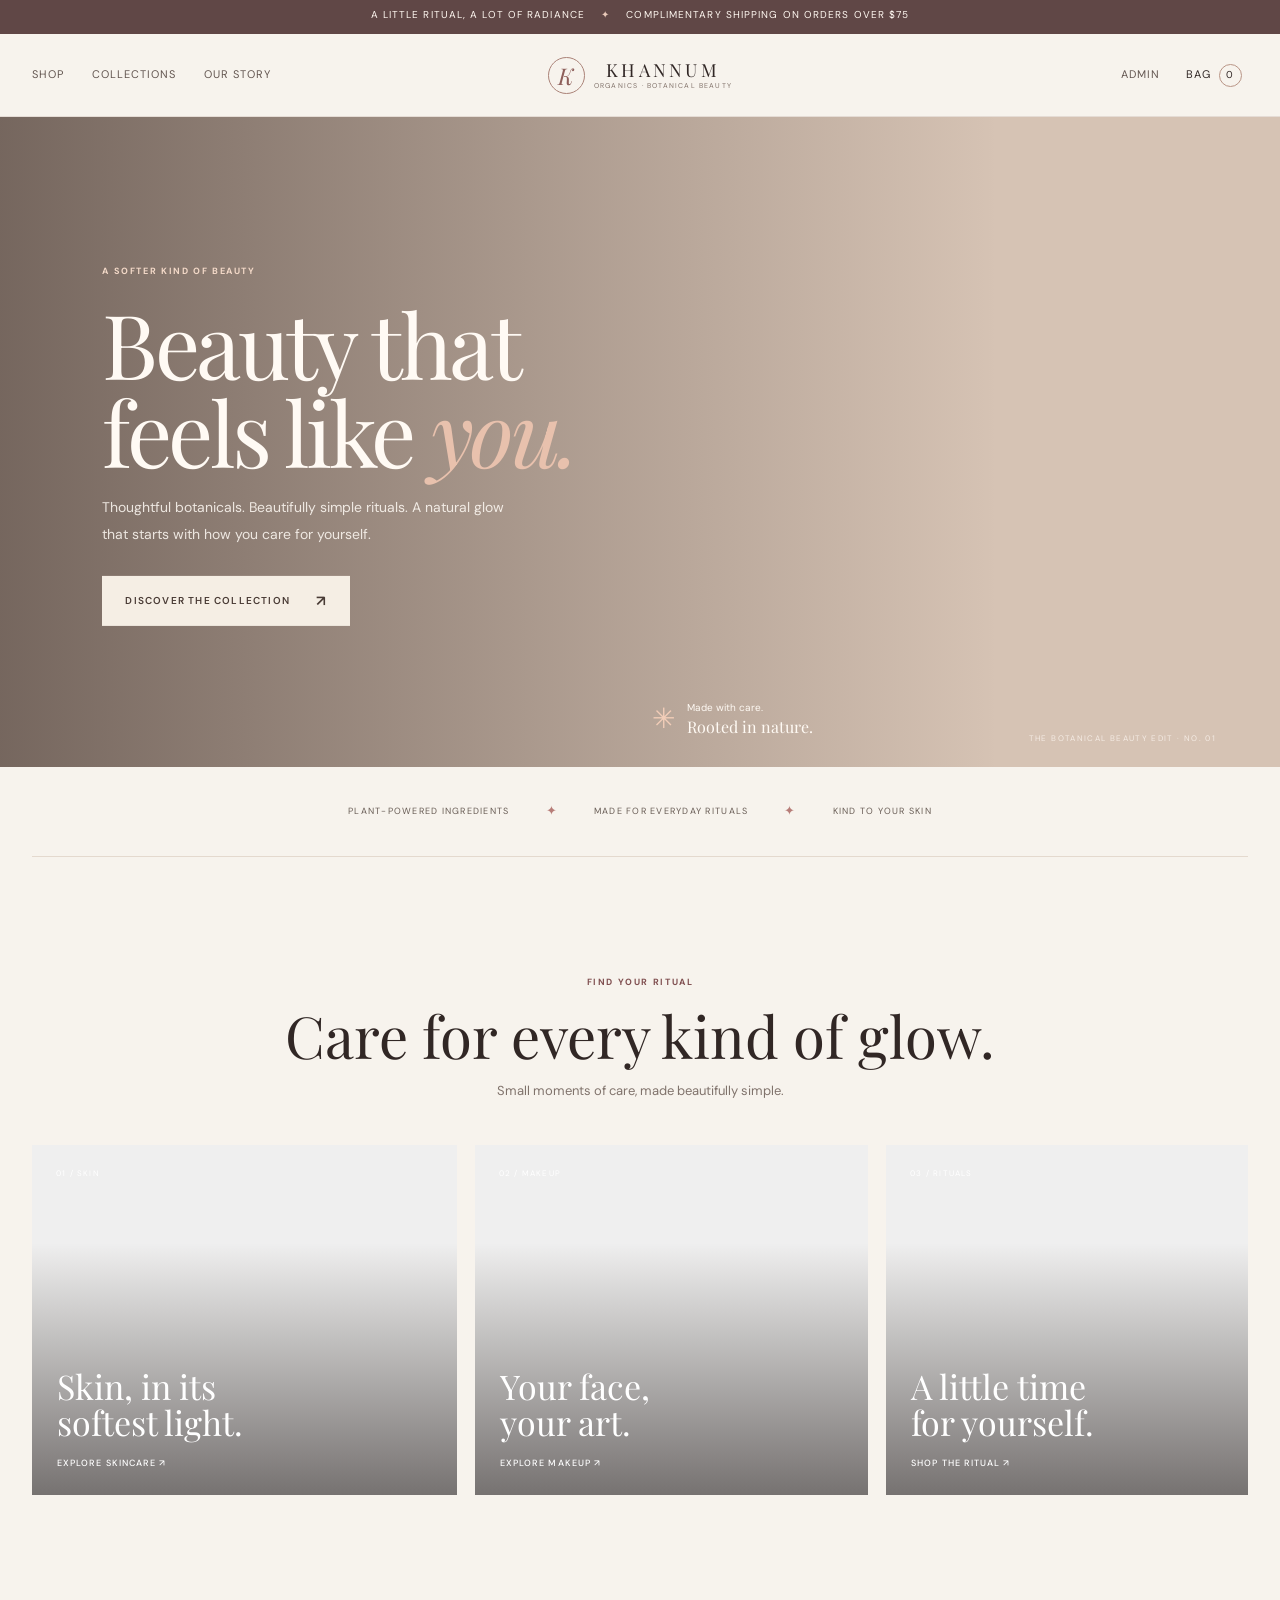
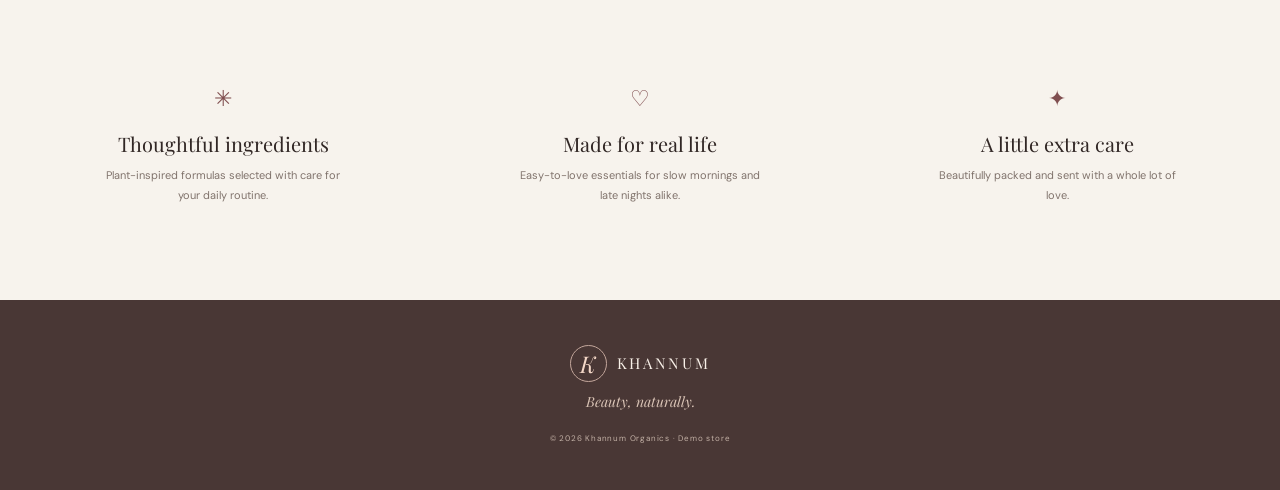
==== commit be7440e2: "Turn storefront into polished routed shopping experience with dedicated shop, story and checkout vie" ====
--- a/index.html
+++ b/index.html
@@ -1,101 +1,70 @@
 <!DOCTYPE html>
 <html lang="en">
-  <head>
-    <meta charset="UTF-8" />
-    <meta name="viewport" content="width=device-width, initial-scale=1.0" />
-    <meta name="theme-color" content="#f6f0e9" />
-    <title>Khannum Organics — Beauty, Naturally</title>
-    <meta name="description" content="Discover botanical skincare and makeup essentials from Khannum Organics." />
-    <link rel="preconnect" href="https://fonts.googleapis.com" />
-    <link rel="preconnect" href="https://fonts.gstatic.com" crossorigin />
-    <link href="https://fonts.googleapis.com/css2?family=DM+Sans:wght@400;500;600;700&family=Playfair+Display:wght@400;500;600&display=swap" rel="stylesheet" />
-    <link rel="stylesheet" href="styles.css" />
-  </head>
-  <body>
-    <div class="announcement">A little ritual, a lot of radiance <span>✦</span> Complimentary shipping on orders over $75</div>
-    <header class="topbar">
-      <div class="container nav">
-        <button class="mobile-menu" aria-label="Open menu">☰</button>
-        <nav class="main-nav" aria-label="Main navigation">
-          <a href="#products-section">Shop all</a>
-          <a href="#collections">Collections</a>
-          <a href="#our-story">Our story</a>
-        </nav>
-        <a class="brand-wrap" href="#top" aria-label="Khannum Organics home">
-          <span class="brand-mark">K</span>
-          <span class="brand-lockup"><span class="brand-name">KHANNUM</span><span class="brand-tag">ORGANICS · BOTANICAL BEAUTY</span></span>
-        </a>
-        <div class="nav-actions">
-          <button class="nav-button admin-link" id="admin-trigger">Admin</button>
-          <button class="cart-button" id="cart-toggle" aria-label="View shopping bag">Bag <span id="cart-count">0</span></button>
-        </div>
+<head>
+  <meta charset="UTF-8" />
+  <meta name="viewport" content="width=device-width, initial-scale=1.0" />
+  <meta name="theme-color" content="#f7f3ed" />
+  <meta name="description" content="Botanical skincare and beauty rituals by Khannum Organics." />
+  <title>Khannum Organics — Beauty, Naturally</title>
+  <link rel="preconnect" href="https://fonts.googleapis.com" />
+  <link rel="preconnect" href="https://fonts.gstatic.com" crossorigin />
+  <link href="https://fonts.googleapis.com/css2?family=DM+Sans:wght@400;500;600;700&family=Playfair+Display:wght@400;500;600&display=swap" rel="stylesheet" />
+  <link rel="stylesheet" href="styles.css" />
+  <link rel="stylesheet" href="routes.css" />
+</head>
+<body>
+  <div class="announcement">A little ritual, a lot of radiance <span>✦</span> Complimentary shipping on orders over $75</div>
+  <header class="topbar">
+    <div class="container nav">
+      <button class="mobile-menu" aria-label="Toggle navigation" aria-expanded="false">☰</button>
+      <nav class="main-nav" aria-label="Main navigation">
+        <button type="button" data-route-target="shop">Shop</button>
+        <button type="button" data-route-target="shop">Collections</button>
+        <button type="button" data-route-target="about">Our story</button>
+      </nav>
+      <button class="brand-wrap" type="button" data-route-target="home" aria-label="Khannum Organics home">
+        <span class="brand-mark">K</span><span class="brand-lockup"><span class="brand-name">KHANNUM</span><span class="brand-tag">ORGANICS · BOTANICAL BEAUTY</span></span>
+      </button>
+      <div class="nav-actions">
+        <button class="nav-button admin-link" id="admin-trigger">Admin</button>
+        <button class="cart-button" id="cart-toggle" aria-label="Open shopping bag">Bag <span id="cart-count">0</span></button>
       </div>
-    </header>
+    </div>
+  </header>
 
-    <main id="top">
-      <section class="hero">
-        <div class="hero-image" role="img" aria-label="Botanical beauty products in warm sunlight"></div>
-        <div class="hero-copy">
-          <span class="eyebrow">A softer kind of beauty</span>
-          <h1>Beauty that<br />feels like <em>you.</em></h1>
-          <p>Thoughtful botanicals. Beautifully simple rituals. A natural glow that starts with how you care for yourself.</p>
-          <a class="primary-btn" href="#products-section">Discover the collection <span>↗</span></a>
-          <div class="hero-note"><span class="note-star">✳</span><span>Made with care.<br /><strong>Rooted in nature.</strong></span></div>
-        </div>
-        <div class="hero-caption">THE BOTANICAL BEAUTY EDIT · NO. 01</div>
-      </section>
+  <main id="top">
+    <section class="hero route-section" data-route="home">
+      <div class="hero-image" role="img" aria-label="Botanical beauty products in warm sunlight"></div>
+      <div class="hero-copy"><span class="eyebrow">A softer kind of beauty</span><h1>Beauty that<br />feels like <em>you.</em></h1><p>Thoughtful botanicals. Beautifully simple rituals. A natural glow that starts with how you care for yourself.</p><button class="primary-btn" type="button" data-route-target="shop">Discover the collection <span>↗</span></button><div class="hero-note"><span class="note-star">✳</span><span>Made with care.<br /><strong>Rooted in nature.</strong></span></div></div>
+      <div class="hero-caption">THE BOTANICAL BEAUTY EDIT · NO. 01</div>
+    </section>
 
-      <section class="trust-bar container" aria-label="Our promises">
-        <span>Plant-powered ingredients</span><i>✦</i><span>Made for everyday rituals</span><i>✦</i><span>Kind to your skin</span>
-      </section>
+    <section class="trust-bar container route-section" data-route="home" aria-label="Our promises"><span>Plant-powered ingredients</span><i>✦</i><span>Made for everyday rituals</span><i>✦</i><span>Kind to your skin</span></section>
 
-      <section id="collections" class="collections container">
-        <div class="section-heading centered">
-          <span class="eyebrow">Find your ritual</span>
-          <h2>Care for every kind of glow.</h2>
-          <p>Small moments of care, made beautifully simple.</p>
-        </div>
-        <div class="collection-grid">
-          <a class="collection-card collection-skin" href="#products-section"><span>01 / SKIN</span><strong>Skin, in its<br />softest light.</strong><b>Explore skincare ↗</b></a>
-          <a class="collection-card collection-makeup" href="#products-section"><span>02 / MAKEUP</span><strong>Your face,<br />your art.</strong><b>Explore makeup ↗</b></a>
-          <a class="collection-card collection-ritual" href="#products-section"><span>03 / RITUALS</span><strong>A little time<br />for yourself.</strong><b>Shop the ritual ↗</b></a>
-        </div>
-      </section>
+    <section class="collections container route-section" data-route="home">
+      <div class="section-heading centered"><span class="eyebrow">Find your ritual</span><h2>Care for every kind of glow.</h2><p>Small moments of care, made beautifully simple.</p></div>
+      <div class="collection-grid">
+        <button class="collection-card collection-skin" type="button" data-route-target="shop"><span>01 / SKIN</span><strong>Skin, in its<br />softest light.</strong><b>Explore skincare ↗</b></button>
+        <button class="collection-card collection-makeup" type="button" data-route-target="shop"><span>02 / MAKEUP</span><strong>Your face,<br />your art.</strong><b>Explore makeup ↗</b></button>
+        <button class="collection-card collection-ritual" type="button" data-route-target="shop"><span>03 / RITUALS</span><strong>A little time<br />for yourself.</strong><b>Shop the ritual ↗</b></button>
+      </div>
+    </section>
 
-      <section id="products-section" class="products container">
-        <div class="section-heading product-heading">
-          <div><span class="eyebrow">The loved list</span><h2>Ritual favourites.</h2></div>
-          <p>Meet the formulas finding a place on your shelf.</p>
-        </div>
-        <div id="product-grid" class="product-grid" aria-live="polite"></div>
-      </section>
+    <section id="products-section" class="products container route-section" data-route="shop">
+      <div class="section-heading product-heading"><div><span class="eyebrow">The loved list</span><h2>Ritual favourites.</h2></div><p>Meet the formulas finding a place on your shelf.</p></div>
+      <div id="product-grid" class="product-grid" aria-live="polite"></div>
+    </section>
 
-      <section id="our-story" class="story-band">
-        <div class="story-image"></div>
-        <div class="story-copy"><span class="eyebrow">A note from nature</span><h2>Less noise.<br /><em>More feeling.</em></h2><p>We believe your beauty ritual should feel like a deep breath. That is why we pair thoughtful ingredients with textures and scents that invite you to slow down.</p><a href="#products-section" class="text-link">Find your everyday ritual <span>↗</span></a></div>
-      </section>
+    <section class="story-band route-section" data-route="about"><div class="story-image"></div><div class="story-copy"><span class="eyebrow">A note from nature</span><h2>Less noise.<br /><em>More feeling.</em></h2><p>We believe your beauty ritual should feel like a deep breath. That is why we pair thoughtful ingredients with textures and scents that invite you to slow down.</p><button type="button" class="text-link" data-route-target="shop">Find your everyday ritual <span>↗</span></button></div></section>
 
-      <section class="benefits container">
-        <div class="benefit-item"><span class="benefit-icon">✳</span><h3>Thoughtful ingredients</h3><p>Plant-inspired formulas selected with care for your daily routine.</p></div>
-        <div class="benefit-item"><span class="benefit-icon">♡</span><h3>Made for real life</h3><p>Easy-to-love essentials for slow mornings and late nights alike.</p></div>
-        <div class="benefit-item"><span class="benefit-icon">✦</span><h3>A little extra care</h3><p>Beautifully packed and sent with a whole lot of love.</p></div>
-      </section>
-    </main>
+    <section class="benefits container route-section" data-route="home about">
+      <div class="benefit-item"><span class="benefit-icon">✳</span><h3>Thoughtful ingredients</h3><p>Plant-inspired formulas selected with care for your daily routine.</p></div>
+      <div class="benefit-item"><span class="benefit-icon">♡</span><h3>Made for real life</h3><p>Easy-to-love essentials for slow mornings and late nights alike.</p></div>
+      <div class="benefit-item"><span class="benefit-icon">✦</span><h3>A little extra care</h3><p>Beautifully packed and sent with a whole lot of love.</p></div>
+    </section>
 
-    <aside id="cart-panel" class="cart-panel hidden" aria-label="Shopping bag">
-      <div class="cart-header"><div><span class="eyebrow">Your edit</span><h3>Your bag</h3></div><button class="close-button" id="close-cart" aria-label="Close bag">×</button></div>
-      <div id="cart-items" class="cart-items"></div>
-      <div class="cart-summary">
-        <div class="summary-row"><span>Subtotal</span><strong id="cart-subtotal">$0.00</strong></div>
-        <div class="summary-row"><span>Shipping</span><strong id="cart-shipping">$0.00</strong></div>
-        <div class="summary-row tax-row"><span>Tax</span><strong id="cart-tax">$0.00</strong></div>
-        <div class="summary-row total-row"><span>Total</span><strong id="cart-total">$0.00</strong></div>
-      </div>
-      <a class="checkout-link" href="#checkout-section" id="checkout-link">Continue to checkout <span>→</span></a>
-    </aside>
-
-    <section id="checkout-section" class="checkout-section container">
-      <div class="checkout-copy"><span class="eyebrow">Almost yours</span><h2>Let’s get it<br /><em>to your door.</em></h2><p>Share your details below to place your order. Your order will be saved in the store admin panel.</p><div class="checkout-promise">♡ &nbsp; Carefully packed, always.</div></div>
+    <section id="checkout-section" class="checkout-section container route-section" data-route="checkout">
+      <div class="checkout-copy"><span class="eyebrow">Almost yours</span><h2>Let’s get it<br /><em>to your door.</em></h2><p>Share your details below to place your order. Your order will be saved in the store admin panel.</p><div class="checkout-promise">♡ &nbsp; Carefully packed, always.</div><button class="text-link continue-shopping" type="button" data-route-target="shop">← Continue shopping</button></div>
       <form id="checkout-form" class="checkout-form">
         <div class="form-title"><span>01</span><h3>Delivery details</h3></div>
         <div class="double-grid"><label>Full name<input type="text" name="fullName" placeholder="Jane Carter" required /></label><label>Email<input type="email" name="email" placeholder="jane@email.com" required /></label></div>
@@ -108,18 +77,20 @@
         <button class="primary-btn submit-btn" type="submit">Place your order <span>→</span></button>
       </form>
     </section>
+  </main>
 
-    <footer class="footer"><div class="footer-brand"><span class="brand-mark">K</span><span class="brand-name">KHANNUM</span></div><p>Beauty, naturally.</p><span class="footer-copy">© 2026 Khannum Organics · Demo store</span></footer>
+  <footer class="footer route-section" data-route="home about"><button class="footer-brand" type="button" data-route-target="home"><span class="brand-mark">K</span><span class="brand-name">KHANNUM</span></button><p>Beauty, naturally.</p><span class="footer-copy">© 2026 Khannum Organics · Demo store</span></footer>
 
-    <div id="admin-modal" class="modal hidden" aria-modal="true" role="dialog">
-      <div class="modal-card"><button class="close-button modal-close" aria-label="Close admin panel">×</button>
-        <div id="admin-login-view" class="admin-view"><div class="panel-header"><span class="eyebrow">Store access</span><h3>Admin login</h3></div><form id="admin-login-form" class="admin-form"><label>Username<input type="text" name="username" placeholder="admin" required /></label><label>Password<input type="password" name="password" placeholder="••••••••" required /></label><button class="primary-btn" type="submit">Login</button><p class="helper-text">Demo credentials: admin / admin123</p></form></div>
-        <div id="admin-dashboard" class="admin-view hidden"><div class="panel-header dashboard-header"><div><span class="eyebrow">Dashboard</span><h3>Store administration</h3></div><button id="admin-logout" class="secondary-btn small-btn">Logout</button></div><div class="admin-tabs" role="tablist" aria-label="Admin views"><button class="tab-button active" data-tab="products" type="button">Products</button><button class="tab-button" data-tab="orders" type="button">Orders</button></div>
-          <div id="admin-products-panel" class="admin-section"><form id="admin-product-form" class="admin-form compact-form"><input type="hidden" name="productId" /><div class="double-grid"><label>Product name<input type="text" name="productName" placeholder="Rose Glow Serum" required /></label><label>Category<input type="text" name="productCategory" placeholder="Skincare" required /></label></div><div class="double-grid"><label>Price ($)<input type="number" name="productPrice" min="1" step="0.01" placeholder="48.00" required /></label><label>Stock count<input type="number" name="productStock" min="0" step="1" placeholder="25" required /></label></div><label>Image URL<input type="url" name="productImage" placeholder="https://example.com/product.jpg" required /></label><label>Description<textarea name="productDescription" rows="3" placeholder="Short product description" required></textarea></label><div class="form-actions"><button class="primary-btn" type="submit" id="product-submit-button">Add product</button><button class="secondary-btn small-btn" type="button" id="cancel-product-edit">Cancel</button></div></form><div class="admin-list-wrap"><h4>Catalog</h4><div id="admin-product-list" class="admin-list"></div></div></div>
-          <div id="admin-orders-panel" class="admin-section hidden"><div class="admin-list-wrap"><h4>Customer orders</h4><div id="admin-order-list" class="admin-list"></div></div></div>
-        </div>
-      </div>
+  <aside id="cart-panel" class="cart-panel hidden" aria-label="Shopping bag"><div class="cart-header"><div><span class="eyebrow">Your edit</span><h3>Your bag</h3></div><button class="close-button" id="close-cart" aria-label="Close bag">×</button></div><div id="cart-items" class="cart-items"></div><div class="cart-summary"><div class="summary-row"><span>Subtotal</span><strong id="cart-subtotal">$0.00</strong></div><div class="summary-row"><span>Shipping</span><strong id="cart-shipping">$0.00</strong></div><div class="summary-row tax-row"><span>Tax</span><strong id="cart-tax">$0.00</strong></div><div class="summary-row total-row"><span>Total</span><strong id="cart-total">$0.00</strong></div></div><button class="checkout-link" id="checkout-link" type="button">Continue to checkout <span>→</span></button></aside>
+
+  <div id="admin-modal" class="modal hidden" aria-modal="true" role="dialog"><div class="modal-card"><button class="close-button modal-close" aria-label="Close admin panel">×</button>
+    <div id="admin-login-view" class="admin-view"><div class="panel-header"><span class="eyebrow">Store access</span><h3>Admin login</h3></div><form id="admin-login-form" class="admin-form"><label>Username<input type="text" name="username" placeholder="admin" required /></label><label>Password<input type="password" name="password" placeholder="••••••••" required /></label><button class="primary-btn" type="submit">Login</button><p class="helper-text">Demo credentials: admin / admin123</p></form></div>
+    <div id="admin-dashboard" class="admin-view hidden"><div class="panel-header dashboard-header"><div><span class="eyebrow">Dashboard</span><h3>Store administration</h3></div><button id="admin-logout" class="secondary-btn small-btn">Logout</button></div><div class="admin-tabs" role="tablist" aria-label="Admin views"><button class="tab-button active" data-tab="products" type="button">Products</button><button class="tab-button" data-tab="orders" type="button">Orders</button></div>
+      <div id="admin-products-panel" class="admin-section"><form id="admin-product-form" class="admin-form compact-form"><input type="hidden" name="productId" /><div class="double-grid"><label>Product name<input type="text" name="productName" placeholder="Rose Glow Serum" required /></label><label>Category<input type="text" name="productCategory" placeholder="Skincare" required /></label></div><div class="double-grid"><label>Price ($)<input type="number" name="productPrice" min="1" step="0.01" required /></label><label>Stock count<input type="number" name="productStock" min="0" step="1" required /></label></div><label>Image URL<input type="url" name="productImage" placeholder="https://example.com/product.jpg" required /></label><label>Description<textarea name="productDescription" rows="3" required></textarea></label><div class="form-actions"><button class="primary-btn" type="submit" id="product-submit-button">Add product</button><button class="secondary-btn small-btn" type="button" id="cancel-product-edit">Cancel</button></div></form><div class="admin-list-wrap"><h4>Catalog</h4><div id="admin-product-list" class="admin-list"></div></div></div>
+      <div id="admin-orders-panel" class="admin-section hidden"><div class="admin-list-wrap"><h4>Customer orders</h4><div id="admin-order-list" class="admin-list"></div></div></div>
     </div>
-    <script src="app.js"></script>
-  </body>
+  </div></div>
+  <script src="app.js"></script>
+  <script src="routes.js"></script>
+</body>
 </html>
--- a/routes.css
+++ b/routes.css
@@ -0,0 +1,3 @@
+[hidden]{display:none!important}.route-section[hidden]{display:none!important}.brand-wrap,.footer-brand{border:0;background:transparent;color:inherit;cursor:pointer;padding:0}.main-nav button{border:0;background:transparent;color:#635650;cursor:pointer;font:inherit;font-size:11px;letter-spacing:.09em;text-transform:uppercase;padding:10px 0}.main-nav button:hover,.main-nav button.route-active{color:#804f50}.primary-btn span{font-size:15px}.collection-card{border:0;text-align:left;cursor:pointer;font-family:inherit}.collection-card b{color:#fff}.route-section:not(.hero){animation:route-enter .42s ease both}.products.route-section{min-height:calc(100vh - 116px);padding-top:76px}.checkout-section.route-section{min-height:calc(100vh - 220px)}.continue-shopping{margin-top:24px;background:none;border:0;cursor:pointer}.footer-brand{display:flex;align-items:center;gap:10px;color:#f8f0e8}.footer-brand .brand-mark{color:#f4d8c8;border-color:#c3a69b}.footer-brand .brand-name{font-size:15px}.shop-tools{display:flex;gap:12px;align-items:center;margin:0 0 24px;flex-wrap:wrap}.shop-tools input,.shop-tools select{width:auto;min-width:190px;min-height:42px;background:#fffdf9}.shop-tools input{flex:1}.shop-tools .result-count{font-size:10px;letter-spacing:.1em;text-transform:uppercase;color:#80736c}.no-products{grid-column:1/-1;padding:44px 20px;text-align:center;background:#fffdf9;color:#80736c}.store-toast{position:fixed;z-index:150;left:50%;bottom:24px;transform:translate(-50%,20px);opacity:0;pointer-events:none;background:#493735;color:#fffaf4;padding:13px 20px;font-size:12px;box-shadow:0 12px 35px #31272530;transition:.25s}.store-toast.visible{opacity:1;transform:translate(-50%,0)}.primary-btn:disabled{opacity:.5;cursor:not-allowed;transform:none}.checkout-link{border:0;cursor:pointer;font-family:inherit}.main-nav{display:flex}.mobile-menu{color:#493735;cursor:pointer}
+@keyframes route-enter{from{opacity:0;transform:translateY(8px)}to{opacity:1;transform:translateY(0)}}
+@media(max-width:620px){.main-nav{display:flex}.topbar .main-nav{display:none}.topbar.menu-open .main-nav{display:flex;position:absolute;left:0;right:0;top:100%;padding:18px 22px;background:#f7f3ed;border-bottom:1px solid #e4d9ce;flex-direction:column;align-items:flex-start;gap:10px;box-shadow:0 18px 25px #31272518}.topbar.menu-open .main-nav button{font-size:11px}.shop-tools input,.shop-tools select{width:100%;min-width:0}.shop-tools{gap:8px}.products.route-section{padding-top:45px}.route-section:not(.hero){animation-duration:.25s}}
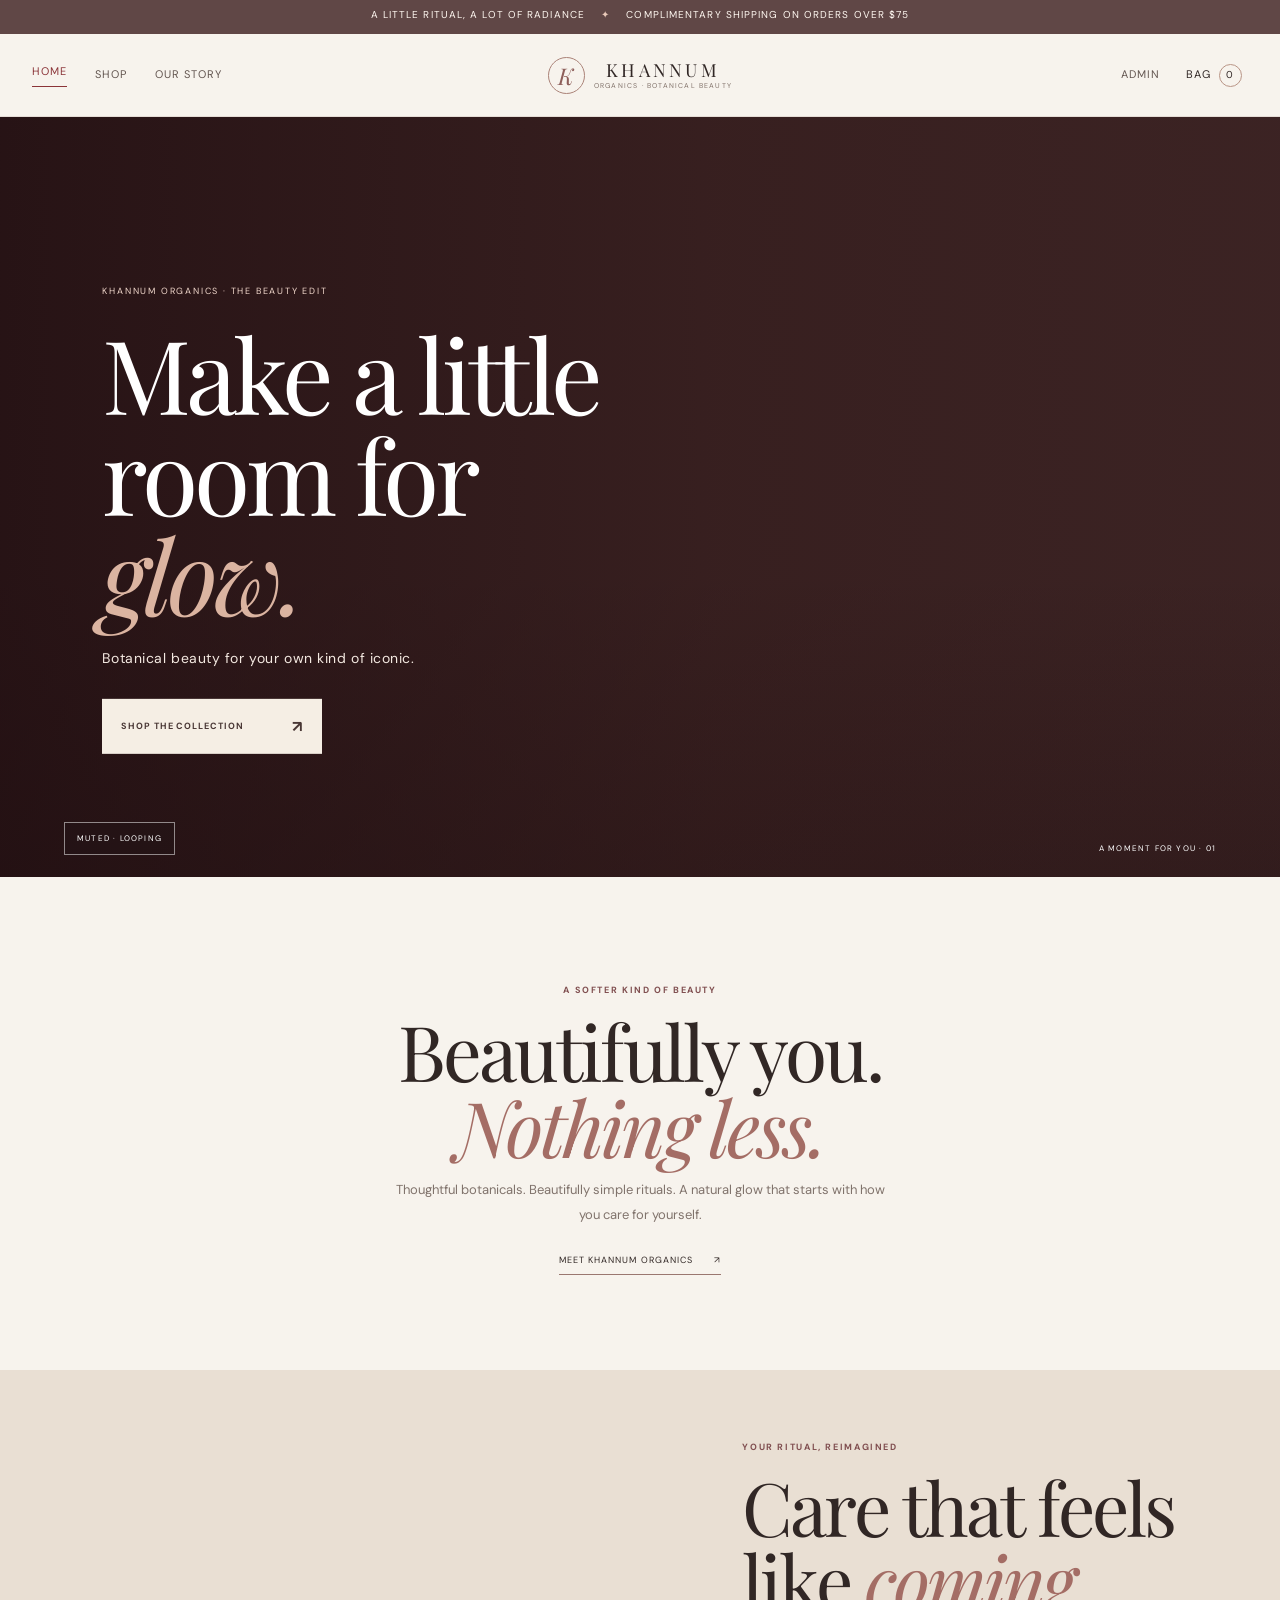
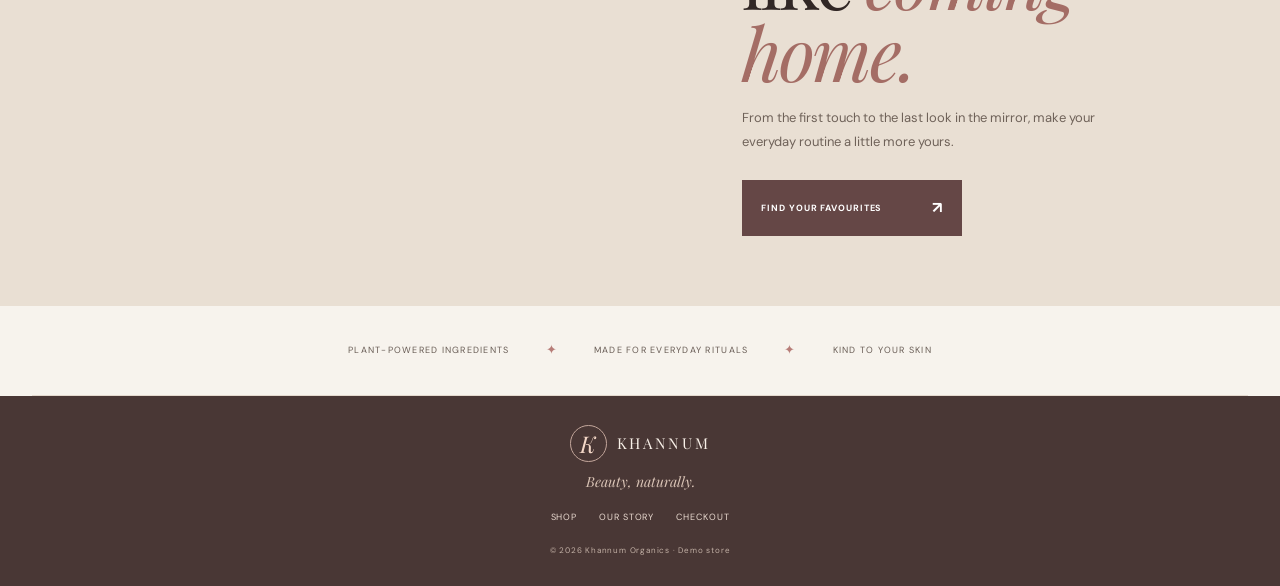
==== commit 56808944: "Create separate luxury storefront pages with video campaign hero and shared shopping flow" ====
--- a/index.html
+++ b/index.html
@@ -3,8 +3,8 @@
 <head>
   <meta charset="UTF-8" />
   <meta name="viewport" content="width=device-width, initial-scale=1.0" />
-  <meta name="theme-color" content="#f7f3ed" />
-  <meta name="description" content="Botanical skincare and beauty rituals by Khannum Organics." />
+  <meta name="theme-color" content="#4a171e" />
+  <meta name="description" content="Khannum Organics — botanical beauty for your everyday ritual." />
   <title>Khannum Organics — Beauty, Naturally</title>
   <link rel="preconnect" href="https://fonts.googleapis.com" />
   <link rel="preconnect" href="https://fonts.gstatic.com" crossorigin />
@@ -12,85 +12,32 @@
   <link rel="stylesheet" href="styles.css" />
   <link rel="stylesheet" href="routes.css" />
 </head>
-<body>
+<body class="home-page">
   <div class="announcement">A little ritual, a lot of radiance <span>✦</span> Complimentary shipping on orders over $75</div>
-  <header class="topbar">
-    <div class="container nav">
-      <button class="mobile-menu" aria-label="Toggle navigation" aria-expanded="false">☰</button>
-      <nav class="main-nav" aria-label="Main navigation">
-        <button type="button" data-route-target="shop">Shop</button>
-        <button type="button" data-route-target="shop">Collections</button>
-        <button type="button" data-route-target="about">Our story</button>
-      </nav>
-      <button class="brand-wrap" type="button" data-route-target="home" aria-label="Khannum Organics home">
-        <span class="brand-mark">K</span><span class="brand-lockup"><span class="brand-name">KHANNUM</span><span class="brand-tag">ORGANICS · BOTANICAL BEAUTY</span></span>
-      </button>
-      <div class="nav-actions">
-        <button class="nav-button admin-link" id="admin-trigger">Admin</button>
-        <button class="cart-button" id="cart-toggle" aria-label="Open shopping bag">Bag <span id="cart-count">0</span></button>
-      </div>
-    </div>
-  </header>
-
-  <main id="top">
-    <section class="hero route-section" data-route="home">
-      <div class="hero-image" role="img" aria-label="Botanical beauty products in warm sunlight"></div>
-      <div class="hero-copy"><span class="eyebrow">A softer kind of beauty</span><h1>Beauty that<br />feels like <em>you.</em></h1><p>Thoughtful botanicals. Beautifully simple rituals. A natural glow that starts with how you care for yourself.</p><button class="primary-btn" type="button" data-route-target="shop">Discover the collection <span>↗</span></button><div class="hero-note"><span class="note-star">✳</span><span>Made with care.<br /><strong>Rooted in nature.</strong></span></div></div>
-      <div class="hero-caption">THE BOTANICAL BEAUTY EDIT · NO. 01</div>
+  <header class="topbar"><div class="container nav">
+    <button class="mobile-menu" aria-label="Toggle navigation" aria-expanded="false">☰</button>
+    <nav class="main-nav" aria-label="Main navigation"><a href="index.html" aria-current="page">Home</a><a href="shop.html">Shop</a><a href="about.html">Our story</a></nav>
+    <a class="brand-wrap" href="index.html" aria-label="Khannum Organics home"><span class="brand-mark">K</span><span class="brand-lockup"><span class="brand-name">KHANNUM</span><span class="brand-tag">ORGANICS · BOTANICAL BEAUTY</span></span></a>
+    <div class="nav-actions"><button class="nav-button admin-link" id="admin-trigger">Admin</button><button class="cart-button" id="cart-toggle" aria-label="Open shopping bag">Bag <span id="cart-count">0</span></button></div>
+  </div></header>
+  <main>
+    <section class="lux-hero">
+      <video class="lux-hero-video" autoplay muted loop playsinline poster="https://images.unsplash.com/photo-1611930022073-b7a4ba5fcccd?auto=format&fit=crop&w=2000&q=88" aria-label="Beauty campaign close-up">
+        <source src="https://videos.pexels.com/video-files/3755757/3755757-hd_1920_1080_25fps.mp4" type="video/mp4" />
+      </video>
+      <div class="lux-hero-shade"></div>
+      <div class="lux-hero-content"><span class="lux-kicker">KHANNUM ORGANICS · THE BEAUTY EDIT</span><h1>Make a little<br />room for <em>glow.</em></h1><p>Botanical beauty for your own kind of iconic.</p><a class="lux-cta" href="shop.html">Shop the collection <span>↗</span></a></div>
+      <span class="lux-video-caption">A MOMENT FOR YOU · 01</span>
+      <button class="sound-toggle" type="button" aria-label="Video is muted">MUTED · LOOPING</button>
     </section>
-
-    <section class="trust-bar container route-section" data-route="home" aria-label="Our promises"><span>Plant-powered ingredients</span><i>✦</i><span>Made for everyday rituals</span><i>✦</i><span>Kind to your skin</span></section>
-
-    <section class="collections container route-section" data-route="home">
-      <div class="section-heading centered"><span class="eyebrow">Find your ritual</span><h2>Care for every kind of glow.</h2><p>Small moments of care, made beautifully simple.</p></div>
-      <div class="collection-grid">
-        <button class="collection-card collection-skin" type="button" data-route-target="shop"><span>01 / SKIN</span><strong>Skin, in its<br />softest light.</strong><b>Explore skincare ↗</b></button>
-        <button class="collection-card collection-makeup" type="button" data-route-target="shop"><span>02 / MAKEUP</span><strong>Your face,<br />your art.</strong><b>Explore makeup ↗</b></button>
-        <button class="collection-card collection-ritual" type="button" data-route-target="shop"><span>03 / RITUALS</span><strong>A little time<br />for yourself.</strong><b>Shop the ritual ↗</b></button>
-      </div>
-    </section>
-
-    <section id="products-section" class="products container route-section" data-route="shop">
-      <div class="section-heading product-heading"><div><span class="eyebrow">The loved list</span><h2>Ritual favourites.</h2></div><p>Meet the formulas finding a place on your shelf.</p></div>
-      <div id="product-grid" class="product-grid" aria-live="polite"></div>
-    </section>
-
-    <section class="story-band route-section" data-route="about"><div class="story-image"></div><div class="story-copy"><span class="eyebrow">A note from nature</span><h2>Less noise.<br /><em>More feeling.</em></h2><p>We believe your beauty ritual should feel like a deep breath. That is why we pair thoughtful ingredients with textures and scents that invite you to slow down.</p><button type="button" class="text-link" data-route-target="shop">Find your everyday ritual <span>↗</span></button></div></section>
-
-    <section class="benefits container route-section" data-route="home about">
-      <div class="benefit-item"><span class="benefit-icon">✳</span><h3>Thoughtful ingredients</h3><p>Plant-inspired formulas selected with care for your daily routine.</p></div>
-      <div class="benefit-item"><span class="benefit-icon">♡</span><h3>Made for real life</h3><p>Easy-to-love essentials for slow mornings and late nights alike.</p></div>
-      <div class="benefit-item"><span class="benefit-icon">✦</span><h3>A little extra care</h3><p>Beautifully packed and sent with a whole lot of love.</p></div>
-    </section>
-
-    <section id="checkout-section" class="checkout-section container route-section" data-route="checkout">
-      <div class="checkout-copy"><span class="eyebrow">Almost yours</span><h2>Let’s get it<br /><em>to your door.</em></h2><p>Share your details below to place your order. Your order will be saved in the store admin panel.</p><div class="checkout-promise">♡ &nbsp; Carefully packed, always.</div><button class="text-link continue-shopping" type="button" data-route-target="shop">← Continue shopping</button></div>
-      <form id="checkout-form" class="checkout-form">
-        <div class="form-title"><span>01</span><h3>Delivery details</h3></div>
-        <div class="double-grid"><label>Full name<input type="text" name="fullName" placeholder="Jane Carter" required /></label><label>Email<input type="email" name="email" placeholder="jane@email.com" required /></label></div>
-        <div class="double-grid"><label>Phone<input type="tel" name="phone" placeholder="+1 555 000 1234" required /></label><label>Country<input type="text" name="country" placeholder="United States" required /></label></div>
-        <label>Street address<input type="text" name="address" placeholder="124 Rose Avenue" required /></label>
-        <div class="double-grid"><label>City<input type="text" name="city" placeholder="New York" required /></label><label>ZIP code<input type="text" name="zip" placeholder="10001" required /></label></div>
-        <label>Shipping method<select name="shippingMethod" id="shipping-method"><option value="standard">Standard delivery — $12.00</option><option value="express">Express delivery — $22.00</option></select></label>
-        <label>Order notes<textarea name="notes" rows="3" placeholder="Any delivery notes?"></textarea></label>
-        <div class="order-summary-box"><div class="form-title"><span>02</span><h3>Order summary</h3></div><div class="summary-row"><span>Subtotal</span><strong id="checkout-subtotal">$0.00</strong></div><div class="summary-row"><span>Shipping</span><strong id="checkout-shipping">$0.00</strong></div><div class="summary-row tax-row"><span>Tax</span><strong id="checkout-tax">$0.00</strong></div><div class="summary-row total-row"><span>Total</span><strong id="checkout-total">$0.00</strong></div></div>
-        <button class="primary-btn submit-btn" type="submit">Place your order <span>→</span></button>
-      </form>
-    </section>
+    <section class="lux-intro container"><span class="eyebrow">A softer kind of beauty</span><h2>Beautifully you.<br /><em>Nothing less.</em></h2><p>Thoughtful botanicals. Beautifully simple rituals. A natural glow that starts with how you care for yourself.</p><a class="text-link" href="about.html">Meet Khannum Organics <span>↗</span></a></section>
+    <section class="home-feature"><div class="home-feature-image"></div><div class="home-feature-copy"><span class="eyebrow">Your ritual, reimagined</span><h2>Care that feels<br />like <em>coming home.</em></h2><p>From the first touch to the last look in the mirror, make your everyday routine a little more yours.</p><a class="lux-cta dark-cta" href="shop.html">Find your favourites <span>↗</span></a></div></section>
+    <section class="trust-bar container"><span>Plant-powered ingredients</span><i>✦</i><span>Made for everyday rituals</span><i>✦</i><span>Kind to your skin</span></section>
   </main>
-
-  <footer class="footer route-section" data-route="home about"><button class="footer-brand" type="button" data-route-target="home"><span class="brand-mark">K</span><span class="brand-name">KHANNUM</span></button><p>Beauty, naturally.</p><span class="footer-copy">© 2026 Khannum Organics · Demo store</span></footer>
-
-  <aside id="cart-panel" class="cart-panel hidden" aria-label="Shopping bag"><div class="cart-header"><div><span class="eyebrow">Your edit</span><h3>Your bag</h3></div><button class="close-button" id="close-cart" aria-label="Close bag">×</button></div><div id="cart-items" class="cart-items"></div><div class="cart-summary"><div class="summary-row"><span>Subtotal</span><strong id="cart-subtotal">$0.00</strong></div><div class="summary-row"><span>Shipping</span><strong id="cart-shipping">$0.00</strong></div><div class="summary-row tax-row"><span>Tax</span><strong id="cart-tax">$0.00</strong></div><div class="summary-row total-row"><span>Total</span><strong id="cart-total">$0.00</strong></div></div><button class="checkout-link" id="checkout-link" type="button">Continue to checkout <span>→</span></button></aside>
-
-  <div id="admin-modal" class="modal hidden" aria-modal="true" role="dialog"><div class="modal-card"><button class="close-button modal-close" aria-label="Close admin panel">×</button>
-    <div id="admin-login-view" class="admin-view"><div class="panel-header"><span class="eyebrow">Store access</span><h3>Admin login</h3></div><form id="admin-login-form" class="admin-form"><label>Username<input type="text" name="username" placeholder="admin" required /></label><label>Password<input type="password" name="password" placeholder="••••••••" required /></label><button class="primary-btn" type="submit">Login</button><p class="helper-text">Demo credentials: admin / admin123</p></form></div>
-    <div id="admin-dashboard" class="admin-view hidden"><div class="panel-header dashboard-header"><div><span class="eyebrow">Dashboard</span><h3>Store administration</h3></div><button id="admin-logout" class="secondary-btn small-btn">Logout</button></div><div class="admin-tabs" role="tablist" aria-label="Admin views"><button class="tab-button active" data-tab="products" type="button">Products</button><button class="tab-button" data-tab="orders" type="button">Orders</button></div>
-      <div id="admin-products-panel" class="admin-section"><form id="admin-product-form" class="admin-form compact-form"><input type="hidden" name="productId" /><div class="double-grid"><label>Product name<input type="text" name="productName" placeholder="Rose Glow Serum" required /></label><label>Category<input type="text" name="productCategory" placeholder="Skincare" required /></label></div><div class="double-grid"><label>Price ($)<input type="number" name="productPrice" min="1" step="0.01" required /></label><label>Stock count<input type="number" name="productStock" min="0" step="1" required /></label></div><label>Image URL<input type="url" name="productImage" placeholder="https://example.com/product.jpg" required /></label><label>Description<textarea name="productDescription" rows="3" required></textarea></label><div class="form-actions"><button class="primary-btn" type="submit" id="product-submit-button">Add product</button><button class="secondary-btn small-btn" type="button" id="cancel-product-edit">Cancel</button></div></form><div class="admin-list-wrap"><h4>Catalog</h4><div id="admin-product-list" class="admin-list"></div></div></div>
-      <div id="admin-orders-panel" class="admin-section hidden"><div class="admin-list-wrap"><h4>Customer orders</h4><div id="admin-order-list" class="admin-list"></div></div></div>
-    </div>
-  </div></div>
+  <footer class="footer"><a class="footer-brand" href="index.html"><span class="brand-mark">K</span><span class="brand-name">KHANNUM</span></a><p>Beauty, naturally.</p><div class="footer-links"><a href="shop.html">Shop</a><a href="about.html">Our story</a><a href="checkout.html">Checkout</a></div><span class="footer-copy">© 2026 Khannum Organics · Demo store</span></footer>
+  <aside id="cart-panel" class="cart-panel hidden" aria-label="Shopping bag"><div class="cart-header"><div><span class="eyebrow">Your edit</span><h3>Your bag</h3></div><button class="close-button" id="close-cart" aria-label="Close bag">×</button></div><div id="cart-items" class="cart-items"></div><div class="cart-summary"><div class="summary-row"><span>Subtotal</span><strong id="cart-subtotal">$0.00</strong></div><div class="summary-row"><span>Shipping</span><strong id="cart-shipping">$0.00</strong></div><div class="summary-row"><span>Tax</span><strong id="cart-tax">$0.00</strong></div><div class="summary-row total-row"><span>Total</span><strong id="cart-total">$0.00</strong></div></div><a class="checkout-link" id="checkout-link" href="checkout.html">Continue to checkout <span>→</span></a></aside>
+  <div id="admin-modal" class="modal hidden" aria-modal="true" role="dialog"><div class="modal-card"><button class="close-button modal-close" aria-label="Close admin panel">×</button><div id="admin-login-view" class="admin-view"><div class="panel-header"><span class="eyebrow">Store access</span><h3>Admin login</h3></div><form id="admin-login-form" class="admin-form"><label>Username<input name="username" required /></label><label>Password<input type="password" name="password" required /></label><button class="primary-btn">Login</button><p class="helper-text">Demo credentials: admin / admin123</p></form></div><div id="admin-dashboard" class="admin-view hidden"><div class="panel-header dashboard-header"><div><span class="eyebrow">Dashboard</span><h3>Store administration</h3></div><button id="admin-logout" class="secondary-btn small-btn">Logout</button></div><div class="admin-tabs"><button class="tab-button active" data-tab="products" type="button">Products</button><button class="tab-button" data-tab="orders" type="button">Orders</button></div><div id="admin-products-panel" class="admin-section"><form id="admin-product-form" class="admin-form compact-form"><input type="hidden" name="productId" /><div class="double-grid"><label>Product name<input name="productName" required /></label><label>Category<input name="productCategory" required /></label></div><div class="double-grid"><label>Price ($)<input type="number" name="productPrice" min="1" step="0.01" required /></label><label>Stock count<input type="number" name="productStock" min="0" step="1" required /></label></div><label>Image URL<input type="url" name="productImage" required /></label><label>Description<textarea name="productDescription" rows="3" required></textarea></label><div class="form-actions"><button class="primary-btn" id="product-submit-button">Add product</button><button class="secondary-btn small-btn" id="cancel-product-edit" type="button">Cancel</button></div></form><div class="admin-list-wrap"><h4>Catalog</h4><div id="admin-product-list" class="admin-list"></div></div></div><div id="admin-orders-panel" class="admin-section hidden"><div class="admin-list-wrap"><h4>Customer orders</h4><div id="admin-order-list" class="admin-list"></div></div></div></div></div></div>
   <script src="app.js"></script>
-  <script src="routes.js"></script>
+  <script src="site.js"></script>
 </body>
 </html>
--- a/routes.css
+++ b/routes.css
@@ -1,3 +1,4 @@
-[hidden]{display:none!important}.route-section[hidden]{display:none!important}.brand-wrap,.footer-brand{border:0;background:transparent;color:inherit;cursor:pointer;padding:0}.main-nav button{border:0;background:transparent;color:#635650;cursor:pointer;font:inherit;font-size:11px;letter-spacing:.09em;text-transform:uppercase;padding:10px 0}.main-nav button:hover,.main-nav button.route-active{color:#804f50}.primary-btn span{font-size:15px}.collection-card{border:0;text-align:left;cursor:pointer;font-family:inherit}.collection-card b{color:#fff}.route-section:not(.hero){animation:route-enter .42s ease both}.products.route-section{min-height:calc(100vh - 116px);padding-top:76px}.checkout-section.route-section{min-height:calc(100vh - 220px)}.continue-shopping{margin-top:24px;background:none;border:0;cursor:pointer}.footer-brand{display:flex;align-items:center;gap:10px;color:#f8f0e8}.footer-brand .brand-mark{color:#f4d8c8;border-color:#c3a69b}.footer-brand .brand-name{font-size:15px}.shop-tools{display:flex;gap:12px;align-items:center;margin:0 0 24px;flex-wrap:wrap}.shop-tools input,.shop-tools select{width:auto;min-width:190px;min-height:42px;background:#fffdf9}.shop-tools input{flex:1}.shop-tools .result-count{font-size:10px;letter-spacing:.1em;text-transform:uppercase;color:#80736c}.no-products{grid-column:1/-1;padding:44px 20px;text-align:center;background:#fffdf9;color:#80736c}.store-toast{position:fixed;z-index:150;left:50%;bottom:24px;transform:translate(-50%,20px);opacity:0;pointer-events:none;background:#493735;color:#fffaf4;padding:13px 20px;font-size:12px;box-shadow:0 12px 35px #31272530;transition:.25s}.store-toast.visible{opacity:1;transform:translate(-50%,0)}.primary-btn:disabled{opacity:.5;cursor:not-allowed;transform:none}.checkout-link{border:0;cursor:pointer;font-family:inherit}.main-nav{display:flex}.mobile-menu{color:#493735;cursor:pointer}
-@keyframes route-enter{from{opacity:0;transform:translateY(8px)}to{opacity:1;transform:translateY(0)}}
-@media(max-width:620px){.main-nav{display:flex}.topbar .main-nav{display:none}.topbar.menu-open .main-nav{display:flex;position:absolute;left:0;right:0;top:100%;padding:18px 22px;background:#f7f3ed;border-bottom:1px solid #e4d9ce;flex-direction:column;align-items:flex-start;gap:10px;box-shadow:0 18px 25px #31272518}.topbar.menu-open .main-nav button{font-size:11px}.shop-tools input,.shop-tools select{width:100%;min-width:0}.shop-tools{gap:8px}.products.route-section{padding-top:45px}.route-section:not(.hero){animation-duration:.25s}}
+/* Multi-page luxury storefront additions */
+body{background:#f7f3ed}.main-nav a[aria-current="page"]{color:#8b3438!important;border-bottom:1px solid #8b3438;padding-bottom:5px}.lux-hero{position:relative;min-height:min(760px,calc(100vh - 118px));height:690px;overflow:hidden;background:#3e2525;color:#fff}.lux-hero-video,.lux-hero-shade{position:absolute;inset:0;width:100%;height:100%}.lux-hero-video{object-fit:cover;object-position:center 42%}.lux-hero-shade{background:linear-gradient(90deg,rgba(30,12,15,.72),rgba(40,18,19,.3) 56%,rgba(30,12,15,.08)),linear-gradient(0deg,rgba(25,10,12,.28),transparent 40%)}.lux-hero-content{position:absolute;top:50%;left:max(calc((100vw - 1180px)/2),8%);transform:translateY(-46%);max-width:570px}.lux-kicker{font-size:9px;letter-spacing:.2em;color:#f1d8cc}.lux-hero h1,.lux-intro h2,.home-feature h2,.page-masthead h1,.about-masthead h1,.checkout-page-heading h1{font-family:'Playfair Display',serif;font-size:clamp(60px,8vw,108px);line-height:.98;font-weight:400;letter-spacing:-.04em;margin:23px 0}.lux-hero h1 em,.lux-intro h2 em,.home-feature h2 em,.page-masthead h1 em,.about-masthead h1 em,.checkout-page-heading h1 em{color:#dbb4a1;font-weight:400}.lux-hero-content p{font-size:14px;color:#f4e9e1;letter-spacing:.04em;margin:0 0 29px}.lux-cta{display:inline-flex;align-items:center;justify-content:space-between;gap:26px;min-width:220px;padding:15px 19px;background:#f5eee4;color:#493735;text-transform:uppercase;letter-spacing:.1em;font-size:9px;font-weight:700;transition:.2s}.lux-cta:hover{background:#fff;transform:translateY(-2px)}.lux-cta span{font-size:16px}.lux-video-caption,.sound-toggle{position:absolute;bottom:22px;color:#fff;font-size:8px;letter-spacing:.15em}.lux-video-caption{right:5%}.sound-toggle{left:5%;border:1px solid #ffffff80;background:#21141660;color:#fff;padding:9px 12px;cursor:pointer}.lux-intro{text-align:center;padding-top:100px;padding-bottom:100px}.lux-intro h2{font-size:clamp(48px,6vw,78px);margin:14px 0}.lux-intro h2 em,.home-feature h2 em{color:#a46d65}.lux-intro p{max-width:510px;margin:0 auto 20px;color:#80736c;line-height:1.9;font-size:13px}.home-feature{display:grid;grid-template-columns:1fr 1fr;min-height:500px;background:#e9dfd3}.home-feature-image{background:url('https://images.unsplash.com/photo-1608248543803-ba4f8c70ae0b?auto=format&fit=crop&w=1300&q=85') center/cover}.home-feature-copy{padding:70px clamp(35px,8vw,125px);display:flex;align-items:flex-start;justify-content:center;flex-direction:column}.home-feature h2{font-size:clamp(48px,6vw,74px);margin:17px 0}.home-feature-copy p{max-width:390px;color:#6f6259;line-height:1.9;font-size:13px;margin:0 0 25px}.dark-cta{background:#654746;color:#fff}.trust-bar{margin-top:0}.footer-links{display:flex;gap:22px;margin-top:8px}.footer-links a{font-size:9px;letter-spacing:.1em;text-transform:uppercase;color:#eadbd1}.inner-page .nav{height:78px}.page-masthead,.about-masthead,.checkout-page-heading{text-align:center;padding:80px 20px 34px;background:#ece3d7}.page-masthead h1,.about-masthead h1,.checkout-page-heading h1{font-size:clamp(52px,7vw,86px);margin:13px 0}.page-masthead h1 em,.checkout-page-heading h1 em{color:#934e4e}.page-masthead p,.checkout-page-heading p,.about-masthead p{font-size:13px;color:#73645c}.shop-page .products{padding-top:55px;min-height:65vh}.shop-page .product-heading h2{font-size:44px}.shop-promise{display:flex;justify-content:center;align-items:center;gap:28px;padding:26px;background:#ede4d9;color:#64564e;text-transform:uppercase;letter-spacing:.13em;font-size:9px}.shop-promise i{font-style:normal;color:#a46d65}.about-masthead{padding-top:91px;padding-bottom:76px;background:linear-gradient(90deg,#e9dfd3,#f5eee5)}.about-masthead h1{font-size:clamp(66px,9vw,110px)}.about-masthead h1 em{color:#954b4e}.about-editorial{display:grid;grid-template-columns:1fr 1fr;gap:75px;align-items:center;padding-top:85px;padding-bottom:85px}.about-photo{height:520px;background:url('https://images.unsplash.com/photo-1608571423902-eed4a5ad8108?auto=format&fit=crop&w=1200&q=85') center/cover}.about-copy h2{font-family:'Playfair Display',serif;font-size:clamp(43px,5vw,62px);font-weight:400;line-height:1.08}.about-copy h2 em{color:#a46d65}.about-copy p{font-size:13px;line-height:2;color:#74675f}.about-copy .lux-cta{margin-top:15px}.about-values{display:grid;grid-template-columns:repeat(3,1fr);gap:30px;background:#e9dfd3;padding:60px max(calc((100vw - 1180px)/2),7%)}.about-values div{border-top:1px solid #bca89a;padding-top:18px}.about-values span{font-size:10px;color:#a46d65}.about-values h3{font:400 22px 'Playfair Display',serif}.about-values p{font-size:12px;line-height:1.8;color:#74675f}.checkout-page-heading{padding-top:58px;padding-bottom:30px}.checkout-page-heading h1{font-size:58px}.checkout-page .checkout-section{padding-top:60px;padding-bottom:85px}.checkout-page .checkout-copy h2{font-size:48px}.checkout-trust{margin-top:22px;color:#8b5551;font-size:10px;text-transform:uppercase;letter-spacing:.08em}.checkout-trust span{margin-left:7px}.checkout-items{border-bottom:1px solid #e4d9ce;margin-bottom:12px}.checkout-line{display:flex;justify-content:space-between;gap:12px;padding:8px 0;font-size:10px;color:#6f6259}.checkout-line strong{color:#312725}.continue-shopping{display:block;width:max-content;margin-top:22px}
+@media(max-width:900px){.lux-hero{height:620px;min-height:520px}.about-editorial{gap:35px}.about-photo{height:430px}.home-feature{min-height:420px}.checkout-page .checkout-section{gap:35px}}
+@media(max-width:620px){.lux-hero{height:calc(100svh - 105px);min-height:570px}.lux-hero-video{object-position:58% center}.lux-hero-shade{background:linear-gradient(90deg,rgba(30,12,15,.68),rgba(40,18,19,.24)),linear-gradient(0deg,rgba(25,10,12,.24),transparent)}.lux-hero-content{left:8%;right:7%;max-width:none}.lux-hero h1{font-size:65px}.lux-hero-content p{font-size:12px}.lux-intro{padding-top:75px;padding-bottom:72px}.lux-intro h2{font-size:55px}.home-feature{grid-template-columns:1fr}.home-feature-image{min-height:310px}.home-feature-copy{padding:48px 27px}.home-feature h2{font-size:53px}.trust-bar{gap:10px;font-size:7px;letter-spacing:.07em;text-align:center}.trust-bar i{font-size:10px}.page-masthead{padding:55px 16px 27px}.page-masthead h1{font-size:58px}.shop-page .products{padding-top:34px}.shop-promise{gap:10px;font-size:7px;letter-spacing:.06em}.about-masthead{padding:65px 16px 55px}.about-masthead h1{font-size:72px}.about-editorial{grid-template-columns:1fr;gap:28px;padding-top:38px;padding-bottom:45px}.about-photo{height:340px}.about-copy h2{font-size:45px}.about-values{grid-template-columns:1fr;gap:5px;padding:35px 25px}.checkout-page-heading{padding:45px 16px 25px}.checkout-page-heading h1{font-size:52px}.checkout-page .checkout-section{padding-top:30px}.checkout-page .checkout-copy h2{font-size:43px}.footer-links{gap:15px}.sound-toggle{bottom:16px;left:16px}.lux-video-caption{right:16px;bottom:21px}}
